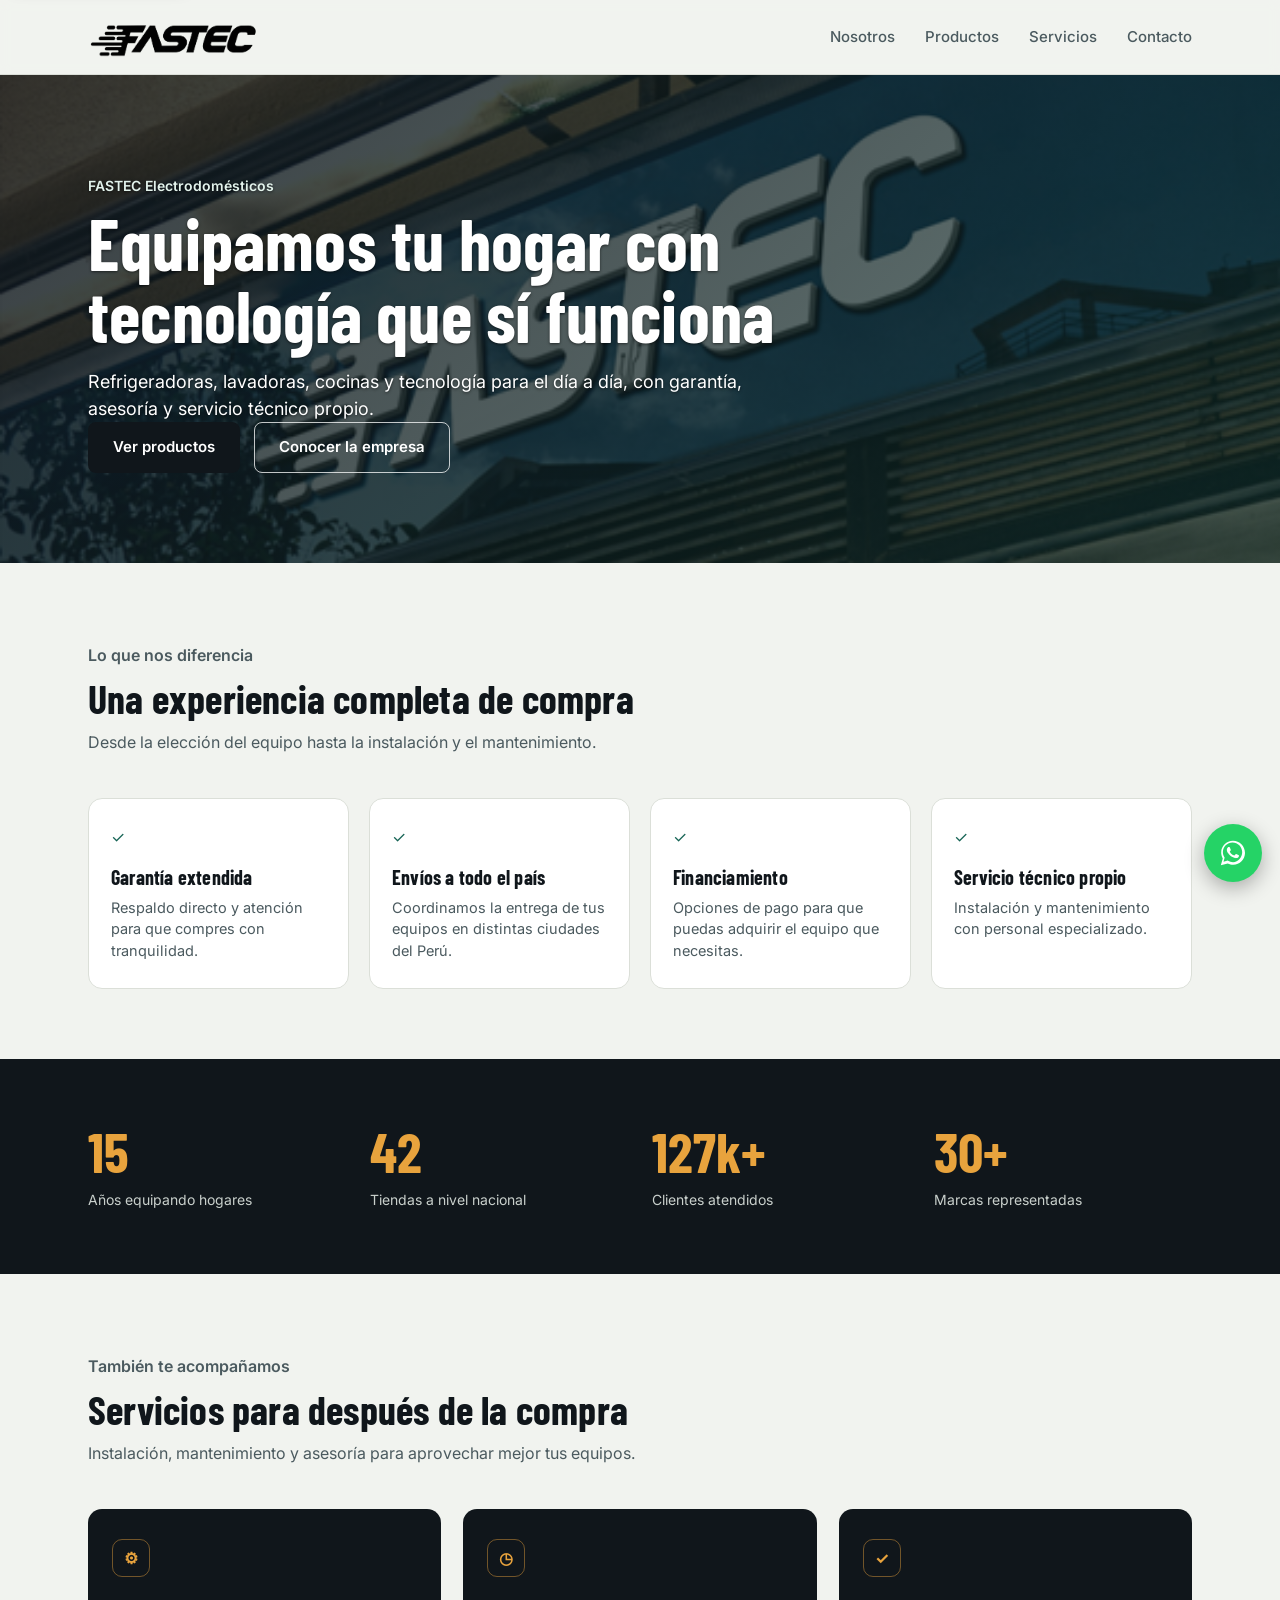
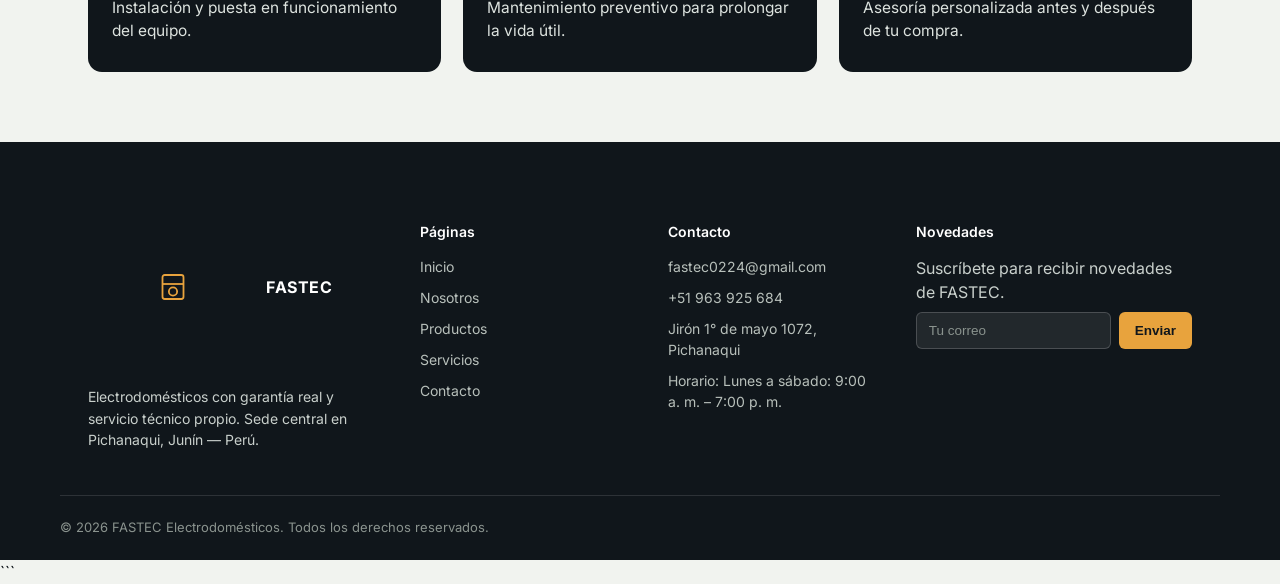
==== inicio.html @ 864820f7 "Add files via upload" ====
<!DOCTYPE html>
<html lang="es">
<head>
<meta charset="UTF-8">
<meta name="viewport" content="width=device-width, initial-scale=1.0">

<title>Inicio | FASTEC</title>
<meta name="description" content="FASTEC: electrodomésticos y tecnología con garantía real, asesoría y servicio técnico propio. Sede central en Pichanaqui, Junín — Perú.">
<meta name="theme-color" content="#156354">
<link rel="canonical" href="https://tudominio.com/inicio.html">
<link rel="icon" href="favicon.ico" sizes="any">
<link rel="icon" type="image/png" sizes="32x32" href="img/favicon-32.png">
<link rel="apple-touch-icon" href="img/apple-touch-icon.png">
<meta property="og:type" content="website">
<meta property="og:site_name" content="FASTEC">
<meta property="og:locale" content="es_PE">
<meta property="og:title" content="Inicio | FASTEC">
<meta property="og:description" content="FASTEC: electrodomésticos y tecnología con garantía real, asesoría y servicio técnico propio. Sede central en Pichanaqui, Junín — Perú.">
<meta property="og:url" content="https://tudominio.com/inicio.html">
<meta property="og:image" content="https://tudominio.com/img/og-image.jpg">
<meta property="og:image:width" content="1200">
<meta property="og:image:height" content="630">
<meta name="twitter:card" content="summary_large_image">
<meta name="twitter:title" content="Inicio | FASTEC">
<meta name="twitter:description" content="FASTEC: electrodomésticos y tecnología con garantía real, asesoría y servicio técnico propio. Sede central en Pichanaqui, Junín — Perú.">
<meta name="twitter:image" content="https://tudominio.com/img/og-image.jpg">
<script type="application/ld+json">{"@context": "https://schema.org", "@type": "ElectronicsStore", "name": "FASTEC", "url": "https://tudominio.com/", "image": "https://tudominio.com/img/og-image.jpg", "logo": "https://tudominio.com/img/logo.png", "telephone": "+51963925684", "email": "fastec0224@gmail.com", "address": {"@type": "PostalAddress", "streetAddress": "Jirón 1° de mayo 1072", "addressLocality": "Pichanaqui", "addressRegion": "Junín", "addressCountry": "PE"}, "geo": {"@type": "GeoCoordinates", "latitude": -10.927586, "longitude": -74.874028}}</script>

<link rel="stylesheet" href="styles.css">

<link rel="preconnect" href="https://fonts.googleapis.com">
<link rel="preconnect" href="https://fonts.gstatic.com" crossorigin>

<link href="https://fonts.googleapis.com/css2?family=Barlow+Condensed:wght@600;700&family=Inter:wght@400;500;600;700&family=Space+Mono:wght@400;700&display=swap" rel="stylesheet">

</head>

<body>

<!-- =========================
     CABECERA
========================= -->
<div id="sharedHeader"></div>


<!-- =========================
     CONTENIDO PRINCIPAL
========================= -->

<main>


<!-- =========================
     HERO
========================= -->

<section class="page-hero">

  <div class="wrap page-hero-inner">

    <p class="kicker">
      FASTEC Electrodomésticos
    </p>

    <h1>
      Equipamos tu hogar con tecnología que sí funciona
    </h1>

    <p>
      Refrigeradoras, lavadoras, cocinas y tecnología para el día a día,
      con garantía, asesoría y servicio técnico propio.
    </p>

    <div class="hero-actions">

      <a
        href="productos.html"
        class="btn btn-primary"
      >
        Ver productos
      </a>

      <a
        href="nosotros.html"
        class="btn btn-ghost"
      >
        Conocer la empresa
      </a>

    </div>

  </div>

</section>


<!-- =========================
     CARACTERÍSTICAS
========================= -->

<section class="features">

  <div class="wrap">

    <div class="section-head">

      <p class="kicker">
        Lo que nos diferencia
      </p>

      <h2>
        Una experiencia completa de compra
      </h2>

      <p>
        Desde la elección del equipo hasta la instalación y el mantenimiento.
      </p>

    </div>


    <div class="feature-grid">


      <article class="feature-card">

        <span class="feature-icon">
          ✓
        </span>

        <h3>
          Garantía extendida
        </h3>

        <p>
          Respaldo directo y atención para que compres con tranquilidad.
        </p>

      </article>


      <article class="feature-card">

        <span class="feature-icon">
          ✓
        </span>

        <h3>
          Envíos a todo el país
        </h3>

        <p>
          Coordinamos la entrega de tus equipos en distintas ciudades del Perú.
        </p>

      </article>


      <article class="feature-card">

        <span class="feature-icon">
          ✓
        </span>

        <h3>
          Financiamiento
        </h3>

        <p>
          Opciones de pago para que puedas adquirir el equipo que necesitas.
        </p>

      </article>


      <article class="feature-card">

        <span class="feature-icon">
          ✓
        </span>

        <h3>
          Servicio técnico propio
        </h3>

        <p>
          Instalación y mantenimiento con personal especializado.
        </p>

      </article>


    </div>

  </div>

</section>


<!-- =========================
     ESTADÍSTICAS
========================= -->

<section class="stats">

  <div class="wrap stats-grid">


    <div class="stat">

      <span
        class="stat-num"
        data-count="15"
      >
        0
      </span>

      <span class="stat-label">
        Años equipando hogares
      </span>

    </div>


    <div class="stat">

      <span
        class="stat-num"
        data-count="42"
      >
        0
      </span>

      <span class="stat-label">
        Tiendas a nivel nacional
      </span>

    </div>


    <div class="stat">

      <span
        class="stat-num"
        data-count="128"
        data-suffix="k+"
      >
        0
      </span>

      <span class="stat-label">
        Clientes atendidos
      </span>

    </div>


    <div class="stat">

      <span
        class="stat-num"
        data-count="30"
        data-suffix="+"
      >
        0
      </span>

      <span class="stat-label">
        Marcas representadas
      </span>

    </div>


  </div>

</section>


<!-- =========================
     PRODUCTOS DESTACADOS
========================= -->

<section class="featured-products">

  <div class="wrap">

    <div class="section-head">

      <p class="kicker">
        Selección FASTEC
      </p>

      <h2>
        Productos más destacados
      </h2>

      <p>
        Conoce algunos de los equipos que puedes encontrar en nuestro catálogo.
      </p>

    </div>


    <!--
      AQUÍ JAVASCRIPT CARGA
      LOS PRODUCTOS MARCADOS COMO DESTACADOS
      DESDE data.js
    -->

    <div
      id="featuredProducts"
      class="catalog-grid featured-grid"
    ></div>


    <div class="featured-actions">

      <a
        href="productos.html"
        class="btn btn-primary"
      >
        Ver todo el catálogo
      </a>

    </div>

  </div>

</section>


<!-- =========================
     SERVICIOS
========================= -->

<section class="service">

  <div class="wrap">

    <div class="section-head">

      <p class="kicker">
        También te acompañamos
      </p>

      <h2>
        Servicios para después de la compra
      </h2>

      <p>
        Instalación, mantenimiento y asesoría para aprovechar mejor tus equipos.
      </p>

    </div>


    <div class="service-grid">


      <figure class="service-card">

        <span class="service-icon">
          ⚙
        </span>

        <figcaption>
          Instalación y puesta en funcionamiento del equipo.
        </figcaption>

      </figure>


      <figure class="service-card">

        <span class="service-icon">
          ◷
        </span>

        <figcaption>
          Mantenimiento preventivo para prolongar la vida útil.
        </figcaption>

      </figure>


      <figure class="service-card">

        <span class="service-icon">
          ✓
        </span>

        <figcaption>
          Asesoría personalizada antes y después de tu compra.
        </figcaption>

      </figure>


    </div>

  </div>

</section>


</main>


<!-- =========================
     FOOTER
========================= -->

<footer class="site-footer">

  <div class="wrap footer-grid">


    <!-- INFORMACIÓN FASTEC -->

    <div class="footer-brand">

      <span class="brand">

        <span
          class="brand-mark"
          aria-hidden="true"
        >

          <svg viewBox="0 0 40 40" width="30" height="30">

            <rect
              x="6"
              y="4"
              width="28"
              height="32"
              rx="3"
              fill="none"
              stroke="currentColor"
              stroke-width="2.4"
            />

            <line
              x1="6"
              y1="16"
              x2="34"
              y2="16"
              stroke="currentColor"
              stroke-width="2.4"
            />

            <circle
              cx="20"
              cy="26"
              r="5.5"
              fill="none"
              stroke="currentColor"
              stroke-width="2.4"
            />

          </svg>

        </span>

        <span class="brand-name">
          FASTEC
        </span>

      </span>


      <p>
        Electrodomésticos con garantía real y servicio técnico propio.
        Sede central en Pichanaqui, Junín — Perú.
      </p>

    </div>


    <!-- PÁGINAS -->

    <div class="footer-col">

      <h4>
        Páginas
      </h4>

      <a href="index.html">
        Inicio
      </a>

      <a href="nosotros.html">
        Nosotros
      </a>

      <a href="productos.html">
        Productos
      </a>

      <a href="servicios.html">
        Servicios
      </a>

      <a href="contacto.html">
        Contacto
      </a>

    </div>


    <!-- CONTACTO -->

    <div class="footer-col">

      <h4>
        Contacto
      </h4>

      <a href="mailto:fastec0224@gmail.com">

        <span id="footerEmail">
          fastec0224@gmail.com
        </span>

      </a>

      <a href="tel:+51963925684">

        <span id="footerPhone">
          +51 963 925 684
        </span>

      </a>

      <span>
        Jirón 1° de mayo 1072, Pichanaqui
      </span>

    </div>


    <!-- NOVEDADES -->

    <div class="footer-col footer-news">

      <h4>
        Novedades
      </h4>

      <p>
        Suscríbete para recibir novedades de FASTEC.
      </p>


      <form
        class="news-form"
        onsubmit="return false;"
      >

        <input
          type="email"
          placeholder="Tu correo"
          aria-label="Correo electrónico"
          required
        >

        <button type="submit">
          Enviar
        </button>

      </form>

    </div>


  </div>


  <!-- =========================
       PIE INFERIOR
  ========================= -->

  <div class="wrap footer-bottom">

    <span>
      © 2026 FASTEC Electrodomésticos.
      Todos los derechos reservados.
    </span>

  </div>

</footer>


<!-- =========================
     JAVASCRIPT
========================= -->

<script src="data.js"></script>
<script src="store.js"></script>

<script src="catalog.js"></script>

<script src="footer-data.js"></script>

<script src="header.js"></script>
<script src="site.js"></script>
<script src="script.js"></script>


</body>
</html>
```
---- styles.css ----
/* ===== Tokens ===== */
:root{
  --bg: #F1F3EF;
  --panel: #FFFFFF;
  --ink: #10161B;
  --ink-soft: #4B5A5F;
  --line: #DBDFD8;
  --green: #1F8A70;
  --green-dark: #156354;
  --amber: #E8A33D;
  --amber-dark: #B97B1E;
  --grade-g: #C5473C;
  --grade-f: #D9713E;
  --grade-e: #E0983B;
  --grade-d: #E0B23B;
  --grade-c: #B7C23E;
  --grade-b: #6FB13E;
  --grade-a: #1F8A70;

  --font-display: "Barlow Condensed", sans-serif;
  --font-body: "Inter", sans-serif;
  --font-mono: "Space Mono", monospace;

  --radius-card: 14px;
}

*{box-sizing:border-box;}
html{scroll-behavior:smooth;}
body{
  margin:0;
  background:var(--bg);
  color:var(--ink);
  font-family:var(--font-body);
  line-height:1.5;
  -webkit-font-smoothing:antialiased;
}
a{color:inherit;text-decoration:none;}
img,svg{display:block;max-width:100%;}
ul{margin:0;padding:0;list-style:none;}
.wrap{
  max-width:1160px;
  margin:0 auto;
  padding:0 28px;
}

h1,h2,h3{
  font-family:var(--font-display);
  font-weight:700;
  letter-spacing:.2px;
  margin:0;
  color:var(--ink);
}
h2{font-size:clamp(28px,3.4vw,40px); line-height:1.08;}
h3{font-size:20px; line-height:1.2;}
p{margin:0;}

.kicker{
  font-size:14px;
  color:var(--green-dark);
  font-weight:600;
  margin:0 0 10px;
}

.btn{
  display:inline-flex;
  align-items:center;
  gap:8px;
  padding:13px 24px;
  border-radius:8px;
  font-weight:600;
  font-size:15px;
  border:1.5px solid transparent;
  transition:transform .15s ease, background .15s ease, color .15s ease, border-color .15s ease;
}
.btn-primary{
  background:var(--ink);
  color:#fff;
}
.btn-primary:hover{ background:var(--green-dark); }
.btn-ghost{
  border-color:var(--ink);
  color:var(--ink);
}
.btn-ghost:hover{ background:var(--ink); color:#fff; }

.link-arrow{
  display:inline-block;
  margin-top:18px;
  font-weight:600;
  color:var(--green-dark);
  border-bottom:1.5px solid var(--green-dark);
  padding-bottom:2px;
}

.section-head{
  max-width:560px;
  margin-bottom:44px;
}
.section-head p{
  margin-top:10px;
  color:var(--ink-soft);
  font-size:16px;
}

/* ===== Portada / Cover ===== */
.cover{
  min-height:100vh;
  display:flex;
  align-items:center;
  justify-content:center;
  text-align:center;
  position:relative;
  background:linear-gradient(135deg,rgba(16,22,27,.84),rgba(16,50,45,.62)),url('img/FTR.png') center/cover no-repeat;
  color:#fff;
  overflow:hidden;
}
.cover-inner{
  display:flex;
  flex-direction:column;
  align-items:center;
  padding-top:40px;
  padding-bottom:40px;
}
.cover-mark{
  color:var(--amber);
  display:flex;
  margin-bottom:18px;
}
.cover-name{
  font-family:var(--font-display);
  font-size:clamp(52px,9vw,110px);
  font-weight:700;
  line-height:1;
  letter-spacing:.5px;
  margin:0;
}
.cover-tagline{
  margin-top:14px;
  font-size:clamp(15px,1.8vw,19px);
  color:#D8E3DE;
  max-width:480px;
}
.cover-data{
  display:flex;
  flex-wrap:wrap;
  justify-content:center;
  gap:36px;
  margin-top:52px;
  padding-top:36px;
  border-top:1px solid rgba(255,255,255,.18);
  width:100%;
  max-width:680px;
}
.cover-data-item{ min-width:110px; }
.cover-data-num{
  display:block;
  font-family:var(--font-display);
  font-size:clamp(28px,3.4vw,36px);
  font-weight:700;
  color:var(--amber);
  line-height:1;
}
.cover-data-label{
  display:block;
  margin-top:8px;
  font-size:12.5px;
  color:#C9D0CC;
}
.cover-scroll{
  margin-top:56px;
  display:inline-flex;
  flex-direction:column;
  align-items:center;
  gap:8px;
  color:#fff;
  font-size:13px;
  font-weight:600;
}
.cover-scroll svg{ animation:cover-bounce 1.6s ease-in-out infinite; }
@keyframes cover-bounce{
  0%,100%{ transform:translateY(0); }
  50%{ transform:translateY(6px); }
}

/* ===== Header ===== */
.site-header{
  position:sticky;
  top:0;
  z-index:40;
  background:rgba(241,243,239,.92);
  backdrop-filter:blur(6px);
  border-bottom:1px solid var(--line);
}
.header-inner{
  display:flex;
  align-items:center;
  justify-content:space-between;
  height:74px;
}
.brand {
  display: flex;
  align-items: center;
  text-decoration: none;
}

.brand-mark {
  width: 170px;
  height: 170px;
  display: flex;
  align-items: center;
  justify-content: center;
  overflow: hidden;
  flex-shrink: 0;
}

.brand-mark img {
  width: 170px;
  height: 170px;
  max-width: 170px;
  max-height: 170px;
  object-fit: contain;
  display: block;
}
.main-nav{
  display:flex;
  align-items:center;
  gap:30px;
  font-size:15px;
  font-weight:500;
}
.main-nav a{ color:var(--ink-soft); }
.main-nav a:hover{ color:var(--ink); }
.nav-cta{
  background:var(--ink);
  color:#fff !important;
  padding:9px 18px;
  border-radius:7px;
}
.nav-cta:hover{ background:var(--green-dark) !important; }

.nav-toggle{
  display:none;
  flex-direction:column;
  gap:5px;
  background:none;
  border:0;
  cursor:pointer;
  padding:8px;
}
.nav-toggle span{
  width:22px; height:2px; background:var(--ink); display:block;
}

/* ===== Hero ===== */
.hero{ padding:76px 0 90px; }
.hero-grid{
  display:grid;
  grid-template-columns:1.1fr .9fr;
  gap:60px;
  align-items:center;
}
.hero h1{
  font-size:clamp(40px,5.6vw,64px);
  line-height:1.02;
  margin:0 0 22px;
}
.hero-underline{
  border-bottom:5px solid var(--amber);
}
.hero-lead{
  color:var(--ink-soft);
  font-size:18px;
  max-width:460px;
  margin-bottom:32px;
}
.hero-actions{ display:flex; gap:14px; flex-wrap:wrap; }

/* Energy label card */
.energy-card{
  background:var(--panel);
  border:1px solid var(--line);
  border-radius:4px;
  padding:22px 22px 24px;
  box-shadow:0 18px 40px -22px rgba(16,22,27,.35);
}
.energy-card-head{
  display:flex;
  justify-content:space-between;
  align-items:baseline;
  font-size:13px;
  font-weight:600;
  color:var(--ink-soft);
  margin-bottom:16px;
  border-bottom:1px solid var(--line);
  padding-bottom:12px;
}
.energy-card-code{
  font-family:var(--font-mono);
  font-size:11px;
  color:var(--ink-soft);
}
.energy-bars{ display:flex; flex-direction:column; gap:6px; }
.ebar{
  --w:40%;
  position:relative;
  height:30px;
  border-radius:0 15px 15px 0;
  width:var(--w);
  display:flex;
  align-items:center;
  padding:0 12px;
  color:#fff;
  font-family:var(--font-display);
  font-weight:700;
  font-size:15px;
}
.ebar:nth-child(1){background:var(--grade-g);}
.ebar:nth-child(2){background:var(--grade-f);}
.ebar:nth-child(3){background:var(--grade-e);}
.ebar:nth-child(4){background:var(--grade-d);}
.ebar:nth-child(5){background:var(--grade-c);}
.ebar:nth-child(6){background:var(--grade-b);}
.ebar-active{
  background:var(--grade-a) !important;
  box-shadow:0 0 0 2px var(--grade-a), 0 8px 18px -8px rgba(31,138,112,.7);
}
.energy-card-note{
  margin-top:16px;
  font-size:13px;
  color:var(--ink-soft);
}

/* ===== Features ===== */
.features{ padding:70px 0; }
.feature-grid{
  display:grid;
  grid-template-columns:repeat(4,1fr);
  gap:20px;
}
.feature-card{
  background:var(--panel);
  border:1px solid var(--line);
  border-radius:var(--radius-card);
  padding:26px 22px;
}
.feature-icon{
  display:inline-flex;
  color:var(--green-dark);
  margin-bottom:16px;
}
.feature-card h3{ margin-bottom:8px; }
.feature-card p{ color:var(--ink-soft); font-size:14.5px; }

/* ===== Stats ===== */
.stats{
  background:var(--ink);
  color:#fff;
  padding:64px 0;
}
.stats-grid{
  display:grid;
  grid-template-columns:repeat(4,1fr);
  gap:24px;
  text-align:left;
}
.stat-num{
  display:block;
  font-family:var(--font-display);
  font-size:clamp(38px,4.6vw,56px);
  font-weight:700;
  color:var(--amber);
  line-height:1;
}
.stat-label{
  display:block;
  margin-top:10px;
  font-size:14px;
  color:#C9D0CC;
}

/* ===== Presence ===== */
.presence{ padding:80px 0; }
.presence-panel{
  display:grid;
  grid-template-columns:.8fr 1.2fr;
  gap:50px;
  align-items:center;
  background:var(--panel);
  border:1px solid var(--line);
  border-radius:18px;
  padding:40px;
}
.presence-map{ color:var(--green-dark); max-width:180px; margin:0 auto; }
.dot{ fill:var(--amber); }
.dot-main{ fill:var(--green-dark); }
.presence-stats{
  display:flex;
  gap:34px;
  flex-wrap:wrap;
  margin-bottom:20px;
}
.presence-num{
  display:block;
  font-family:var(--font-display);
  font-size:30px;
  font-weight:700;
  color:var(--green-dark);
}
.presence-label{
  display:block;
  font-size:13.5px;
  color:var(--ink-soft);
  margin-top:4px;
}
.presence-destinations{
  color:var(--ink-soft);
  font-size:15px;
}

/* ===== Offers ===== */
.offers{ padding:70px 0 90px; }
.offer-grid{
  display:grid;
  grid-template-columns:repeat(3,1fr);
  gap:22px;
}
.offer-card{
  position:relative;
  background:var(--panel);
  border:1px solid var(--line);
  border-radius:4px 16px 16px 4px;
  padding:28px 24px 24px;
  overflow:visible;
}
.offer-card::before{
  content:"";
  position:absolute;
  left:-1px; top:26px;
  width:14px; height:14px;
  background:var(--bg);
  border:1px solid var(--line);
  border-radius:50%;
}
.offer-tag{
  display:inline-block;
  background:var(--amber);
  color:var(--ink);
  font-size:12.5px;
  font-weight:700;
  padding:4px 10px;
  border-radius:4px;
  margin-bottom:18px;
}
.offer-icon{ color:var(--green-dark); margin-bottom:14px; display:inline-flex;}
.offers-cta{ text-align:center; margin-top:40px; }

/* ===== Catálogo completo (modal) ===== */
.catalog-modal{
  position:fixed;
  inset:0;
  z-index:100;
  display:none;
}
.catalog-modal.is-open{ display:block; }
.catalog-overlay{
  position:absolute;
  inset:0;
  background:rgba(16,22,27,.55);
  backdrop-filter:blur(2px);
}
.catalog-panel{
  position:relative;
  margin:40px auto;
  width:min(1080px, 92vw);
  max-height:calc(100vh - 80px);
  background:var(--bg);
  border-radius:16px;
  border:1px solid var(--line);
  display:flex;
  flex-direction:column;
  overflow:hidden;
  box-shadow:0 24px 60px rgba(16,22,27,.35);
}
.catalog-panel-head{
  display:flex;
  align-items:center;
  justify-content:space-between;
  padding:22px 28px;
  border-bottom:1px solid var(--line);
  background:var(--panel);
}
.catalog-panel-head h2{
  font-family:var(--font-display);
  font-weight:700;
  font-size:26px;
  letter-spacing:.2px;
  margin:0;
}
.catalog-close{
  display:inline-flex;
  align-items:center;
  justify-content:center;
  width:36px; height:36px;
  border-radius:50%;
  border:1px solid var(--line);
  background:var(--bg);
  color:var(--ink);
  cursor:pointer;
  transition:background .15s ease, transform .15s ease;
}
.catalog-close:hover{ background:var(--line); }
.catalog-panel-body{
  overflow-y:auto;
  padding:28px 28px 40px;
}
.catalog-section{ margin-bottom:38px; }
.catalog-section:last-child{ margin-bottom:0; }
.catalog-section-title{
  font-family:var(--font-display);
  font-weight:700;
  font-size:20px;
  letter-spacing:.3px;
  margin:0 0 16px;
  padding-bottom:10px;
  border-bottom:2px solid var(--green-dark);
  display:inline-block;
}
.catalog-grid{
  display:grid;
  grid-template-columns:repeat(4, 1fr);
  gap:16px;
}
.catalog-card{
  background:var(--panel);
  border:1px solid var(--line);
  border-radius:10px;
  padding:16px 14px 14px;
  display:flex;
  flex-direction:column;
  align-items:flex-start;
  gap:4px;
}
.catalog-card .offer-tag{ margin-bottom:10px; }
.catalog-photo{
  width:100%;
  height:100px;
  border-radius:8px;
  background:linear-gradient(160deg, #EAF2EE, #DCE8E1);
  color:var(--green-dark);
  display:flex;
  align-items:center;
  justify-content:center;
  margin-bottom:10px;
}
.catalog-name{ font-weight:600; font-size:13.5px; line-height:1.35; }
.catalog-model{ font-family:var(--font-mono); color:var(--ink-soft); font-size:11.5px; }

@media (max-width: 880px){
  .catalog-grid{ grid-template-columns:repeat(2, 1fr); }
}
@media (max-width: 520px){
  .catalog-panel{ margin:0; width:100vw; max-height:100vh; border-radius:0; }
  .catalog-grid{ grid-template-columns:1fr; }
  .catalog-panel-head{ padding:18px 18px; }
  .catalog-panel-body{ padding:20px 18px 32px; }
}

/* ---- Product photo + hover tooltip ---- */
.product-card{ padding-bottom:24px; }
.product-photo{
  position:relative;
  height:170px;
  margin-top:4px;
  border-radius:10px;
  background:linear-gradient(160deg, #EAF2EE, #DCE8E1);
  display:flex;
  align-items:center;
  justify-content:center;
  color:var(--green-dark);
  cursor:pointer;
}
.product-tooltip{
  position:absolute;
  left:50%;
  bottom:calc(100% + 12px);
  transform:translateX(-50%) translateY(6px);
  min-width:190px;
  background:var(--ink);
  color:#fff;
  padding:10px 14px;
  border-radius:8px;
  font-size:12.5px;
  line-height:1.45;
  text-align:left;
  display:flex;
  flex-direction:column;
  gap:2px;
  opacity:0;
  pointer-events:none;
  transition:opacity .18s ease, transform .18s ease;
  z-index:5;
}
.product-tooltip::after{
  content:"";
  position:absolute;
  top:100%;
  left:50%;
  transform:translateX(-50%);
  border:6px solid transparent;
  border-top-color:var(--ink);
}
.tooltip-name{ font-weight:600; }
.tooltip-model{ font-family:var(--font-mono); color:#B8C0BB; font-size:11.5px; }
.product-photo:hover,
.product-photo:focus-visible{
  background:linear-gradient(160deg, #DCEAE3, #C9DCD1);
}
.product-photo:hover .product-tooltip,
.product-photo:focus-visible .product-tooltip{
  opacity:1;
  transform:translateX(-50%) translateY(0);
}

/* ===== Service ===== */
.service{ padding:70px 0; }
.service-grid{
  display:grid;
  grid-template-columns:repeat(3,1fr);
  gap:22px;
}
.service-card{
  margin:0;
  background:var(--ink);
  color:#fff;
  border-radius:var(--radius-card);
  padding:30px 24px;
}
.service-icon{ color:var(--amber); display:inline-flex; margin-bottom:20px; }
.service-card figcaption{ font-size:15.5px; line-height:1.45; color:#DDE3DF; }

/* ===== Testimonial ===== */
.testimonial{
  background:var(--green-dark);
  color:#fff;
  padding:80px 0;
}
.testimonial-inner{ max-width:700px; text-align:left; }
.testimonial-eyebrow{
  font-size:14px;
  font-weight:600;
  color:#CFE9DF;
  margin-bottom:18px;
}
.testimonial blockquote{
  margin:0;
  font-family:var(--font-display);
  font-size:clamp(22px,2.6vw,30px);
  line-height:1.3;
  font-weight:600;
}
.testimonial-name{
  margin-top:22px;
  font-size:14px;
  color:#CFE9DF;
}

/* ===== Location ===== */
.location{ padding:80px 0; }
.location-grid{
  display:grid;
  grid-template-columns:1fr .7fr;
  gap:50px;
  align-items:center;
}
.store-list{ margin:26px 0 30px; }
.store-list li{
  padding:14px 0;
  border-top:1px solid var(--line);
  font-size:15.5px;
  color:var(--ink-soft);
}
.store-list li:last-child{ border-bottom:1px solid var(--line); }
.store-list strong{ color:var(--ink); margin-right:6px; }
.location-visual{ color:var(--green-dark); max-width:220px; margin:0 auto; }


/* Mapa de Google ancho en Contacto */
.contact-map-wide{
  margin-top:48px;
}
.contact-map-heading{
  margin-bottom:18px;
}
.contact-map-frame{
  width:100%;
  height:390px;
  overflow:hidden;
  border:1px solid var(--line);
  border-radius:12px;
  background:#fff;
  box-shadow:0 10px 30px rgba(0,0,0,.08);
}
.contact-map-frame iframe{
  width:100%;
  height:100%;
  border:0;
  display:block;
}
.contact-map-link{
  margin-top:12px;
}

/* ===== Footer ===== */
.site-footer{
  background:var(--ink);
  color:#C9D0CC;
  padding:60px 0 0;
}
.footer-grid{
  display:grid;
  grid-template-columns:1.4fr 1fr 1fr 1.2fr;
  gap:36px;
  padding-bottom:44px;
  border-bottom:1px solid rgba(255,255,255,.12);
}
.footer-brand .brand-mark{ color:var(--amber); }
.footer-brand .brand-name{ color:#fff; }
.footer-brand p{
  margin-top:14px;
  font-size:14px;
  line-height:1.55;
  max-width:280px;
}
.footer-col h4{
  color:#fff;
  font-family:var(--font-body);
  font-size:14px;
  font-weight:600;
  margin-bottom:14px;
}
.footer-col a, .footer-col span{
  display:block;
  font-size:14px;
  margin-bottom:10px;
  color:#B8C0BB;
}
.footer-col a:hover{ color:#fff; }

.footer-map-frame{
  width:100%;
  max-width:360px;
  height:170px;
  overflow:hidden;
  border:1px solid rgba(255,255,255,.16);
  border-radius:10px;
  background:#fff;
}
.footer-map-frame iframe{
  width:100%;
  height:100%;
  border:0;
  display:block;
}
.map-link{
  display:inline-block !important;
  margin-top:9px;
  font-size:13px !important;
  color:rgba(255,255,255,.82) !important;
}
.map-link:hover{ color:#fff !important; }
.news-form{
  display:flex;
  gap:8px;
  margin-top:8px;
}
.news-form input{
  flex:1;
  background:rgba(255,255,255,.08);
  border:1px solid rgba(255,255,255,.18);
  border-radius:6px;
  padding:10px 12px;
  color:#fff;
  font-size:13.5px;
}
.news-form input::placeholder{ color:#8A938E; }
.news-form button{
  background:var(--amber);
  color:var(--ink);
  border:0;
  border-radius:6px;
  padding:0 16px;
  font-weight:700;
  font-size:13.5px;
  cursor:pointer;
}
.footer-bottom{
  padding:22px 0;
  font-size:13px;
  color:#8A938E;
}

/* ===== Motion ===== */
@media (prefers-reduced-motion: no-preference){
  .ebar{
    width:0;
    animation:grow-bar .9s ease forwards;
    animation-delay:.15s;
  }
  .ebar:nth-child(1){animation-delay:.05s;}
  .ebar:nth-child(2){animation-delay:.15s;}
  .ebar:nth-child(3){animation-delay:.25s;}
  .ebar:nth-child(4){animation-delay:.35s;}
  .ebar:nth-child(5){animation-delay:.45s;}
  .ebar:nth-child(6){animation-delay:.55s;}
  .ebar:nth-child(7){animation-delay:.65s;}
}
@keyframes grow-bar{
  to{ width:var(--w); }
}

/* ===== Focus ===== */
a:focus-visible, button:focus-visible, input:focus-visible{
  outline:2.5px solid var(--amber);
  outline-offset:2px;
}

/* ===== Responsive ===== */
@media (max-width:980px){
  .cover-data{ gap:26px; }
  .hero-grid{ grid-template-columns:1fr; }
  .hero-visual{ max-width:420px; }
  .feature-grid{ grid-template-columns:repeat(2,1fr); }
  .presence-panel{ grid-template-columns:1fr; }
  .presence-map{ display:none; }
  .service-grid{ grid-template-columns:1fr; }
  .offer-grid{ grid-template-columns:repeat(2,1fr); }
  .location-grid{ grid-template-columns:1fr; }
  .location-visual{ display:none; }
  .footer-grid{ grid-template-columns:1fr 1fr; }
}@media (max-width:680px){
  .contact-map-wide{ margin-top:38px; }
  .contact-map-frame{ height:300px; border-radius:10px; }
  .cover-data{ gap:20px 30px; }
  .cover-data-item{ min-width:80px; }
  .product-tooltip{ min-width:160px; font-size:12px; }
  .main-nav{
    position:absolute;
    top:74px; left:0; right:0;
    background:var(--bg);
    border-bottom:1px solid var(--line);
    flex-direction:column;
    align-items:flex-start;
    gap:0;
    padding:10px 28px 20px;
    display:none;
  }
  .main-nav.open{ display:flex; }
  .main-nav a{ padding:12px 0; width:100%; border-top:1px solid var(--line); }
  .main-nav a:first-child{ border-top:0; }
  .nav-cta{ margin-top:10px; text-align:center; }
  .nav-toggle{ display:flex; }
  .feature-grid{ grid-template-columns:1fr; }
  .offer-grid{ grid-template-columns:1fr; }
  .stats-grid{ grid-template-columns:1fr 1fr; }
  .footer-grid{ grid-template-columns:1fr; }
}

/* ===== Estructura de páginas separadas ===== */
.page-hero{
  padding:100px 0 90px;
  background:linear-gradient(135deg,rgba(16,22,27,.84),rgba(16,50,45,.62)),url('img/FTR.png') center/cover no-repeat;
  color:#fff;
}
.page-hero-small{padding:78px 0 72px;}
.page-hero h1{
  color:#fff;
  font-size:clamp(44px,6vw,72px);
  line-height:1;
  max-width:850px;
}
.page-hero p:not(.kicker){
  color:#D8E3DE;
  font-size:18px;
  max-width:700px;
  margin-top:18px;
}
.page-hero .kicker{color:#CFE9DF;}
.page-hero-inner{max-width:1160px;}
.info-section{padding:82px 0;}
.info-grid{
  display:grid;
  grid-template-columns:1.1fr .9fr;
  gap:50px;
  align-items:start;
}
.info-grid p:not(.kicker){color:var(--ink-soft);font-size:16px;margin-top:16px;max-width:700px;}
.info-card,.simple-card{
  background:var(--panel);
  border:1px solid var(--line);
  border-radius:var(--radius-card);
  padding:28px;
}
.check-list{margin-top:18px;}
.check-list li{
  padding:13px 0 13px 24px;
  border-top:1px solid var(--line);
  color:var(--ink-soft);
  position:relative;
}
.check-list li::before{
  content:"✓";
  position:absolute;
  left:0;
  color:var(--green-dark);
  font-weight:700;
}
.three-cols{
  display:grid;
  grid-template-columns:repeat(3,1fr);
  gap:22px;
}
.simple-card h3{margin-bottom:10px;}
.simple-card p{color:var(--ink-soft);}
.catalog-page{padding:82px 0 96px;}
.catalog-page-body{background:transparent;}
.catalog-page-body .catalog-section{margin-bottom:52px;}
.catalog-page-body .catalog-section-title{font-size:24px;}
.catalog-page-body .catalog-grid{grid-template-columns:repeat(4,1fr);}
.product-big{font-family:var(--font-display);font-size:52px;}
.main-nav a.active{color:var(--green-dark);font-weight:700;}
.contact-extra{padding-top:30px;}
.contact-extra .simple-card .link-arrow{margin-top:16px;}
@media(max-width:980px){
  .info-grid{grid-template-columns:1fr;}
  .three-cols{grid-template-columns:1fr;}
  .catalog-page-body .catalog-grid{grid-template-columns:repeat(2,1fr);}
}
@media(max-width:680px){
  .page-hero{padding:70px 0 60px;}
  .page-hero-small{padding:60px 0 52px;}
  .catalog-page-body .catalog-grid{grid-template-columns:1fr;}
}

/* ===== Productos destacados y catálogo administrable ===== */
.featured-products{padding:82px 0 90px;background:#fff;}
.featured-grid{grid-template-columns:repeat(3,1fr);}
.featured-actions{text-align:center;margin-top:34px;}
.live-product-card{position:relative;overflow:hidden;}
.live-photo{height:220px;background:#F4F6F2;display:flex;align-items:center;justify-content:center;overflow:hidden;}
.live-photo img{width:100%;height:100%;object-fit:cover;}
.product-placeholder{height:100%;width:100%;display:flex;flex-direction:column;align-items:center;justify-content:center;color:var(--green-dark);background:linear-gradient(145deg,#edf2ed,#f9faf8);}
.product-placeholder span{font-family:var(--font-display);font-size:32px;font-weight:700;letter-spacing:1px;}
.product-placeholder small{font-size:12px;margin-top:4px;color:var(--ink-soft);}
.product-badge{position:absolute;z-index:2;left:12px;top:12px;background:var(--amber);color:#10161B;padding:5px 9px;border-radius:6px;font-size:12px;font-weight:700;}
.product-prices{display:flex;align-items:center;gap:10px;margin-top:10px;}
.product-prices del{color:#7B8588;font-size:13px;}
.product-price{color:var(--green-dark);font-size:17px;}
.empty-state{color:var(--ink-soft);padding:25px 0;}
.catalog-page-body .catalog-grid{grid-template-columns:repeat(4,1fr);}

/* ===== Panel administrador ===== */
.admin-body{background:#EEF2EE;}
.admin-login{min-height:100vh;display:grid;place-items:center;padding:30px;background:linear-gradient(135deg,rgba(16,22,27,.84),rgba(16,50,45,.62)),url('img/FTR.png') center/cover no-repeat;}
.admin-login-card{width:min(470px,100%);background:#fff;padding:42px;border-radius:18px;box-shadow:0 20px 60px rgba(0,0,0,.25);}
.admin-login-card h1{font-size:48px;}
.admin-login-card>p:not(.kicker){color:var(--ink-soft);margin:10px 0 24px;}
.admin-login form{display:grid;gap:16px;}
.admin-login label,.admin-form label{display:grid;gap:7px;font-weight:600;font-size:14px;color:var(--ink);}
.admin-login input,.admin-form input,.admin-form textarea{width:100%;border:1px solid var(--line);border-radius:8px;padding:12px 13px;font:inherit;background:#fff;color:var(--ink);}
.login-error{color:#B23A2F;min-height:18px;}
.admin-top{background:#fff;border-bottom:1px solid var(--line);}
.admin-top-inner{display:flex;justify-content:space-between;align-items:center;padding-top:20px;padding-bottom:20px;}
.admin-top h1{font-size:34px;}
.admin-actions{display:flex;gap:10px;align-items:center;}
.admin-main{padding:35px 0 70px;}
.admin-tabs{display:flex;gap:6px;margin-bottom:25px;border-bottom:1px solid var(--line);}
.admin-tab{border:0;background:transparent;padding:13px 18px;font:600 14px var(--font-body);color:var(--ink-soft);cursor:pointer;border-bottom:3px solid transparent;}
.admin-tab.active{color:var(--green-dark);border-bottom-color:var(--green-dark);}
.admin-panel{display:none;}
.admin-panel.active{display:block;}
.admin-panel-head{display:flex;justify-content:space-between;align-items:flex-end;gap:25px;margin-bottom:25px;}
.admin-panel-head>div p:not(.kicker){color:var(--ink-soft);margin-top:8px;}
.admin-product-list{display:grid;gap:12px;}
.admin-product-row{background:#fff;border:1px solid var(--line);border-radius:12px;padding:14px;display:grid;grid-template-columns:90px 1fr auto;gap:18px;align-items:center;}
.admin-product-thumb{width:90px;height:75px;background:#EEF2EE;border-radius:8px;overflow:hidden;display:grid;place-items:center;color:var(--green-dark);font:700 12px var(--font-display);}
.admin-product-thumb img{width:100%;height:100%;object-fit:cover;}
.admin-product-info h3{font-size:21px;}
.admin-product-info p{color:var(--ink-soft);font-size:13px;margin-top:4px;}
.admin-product-tags{display:flex;gap:7px;flex-wrap:wrap;margin-top:8px;}
.admin-product-tags span{font-size:11px;background:#EDF4EF;color:var(--green-dark);padding:4px 7px;border-radius:5px;font-weight:600;}
.admin-row-actions{display:flex;gap:7px;}
.btn-danger{background:#fff;border:1.5px solid #C5473C;color:#A2352D;}
.btn-danger:hover{background:#C5473C;color:#fff;}
.admin-form{display:grid;grid-template-columns:1fr 1fr;gap:18px;background:#fff;border:1px solid var(--line);padding:25px;border-radius:14px;}
.admin-form .full{grid-column:1/-1;}
.company-form{max-width:850px;}
.check-field{display:flex !important;grid-template-columns:none !important;align-items:center;gap:9px !important;}
.check-field input{width:auto;}
.admin-note{max-width:900px;margin-top:24px;background:#FFF7E8;border:1px solid #E8C98C;padding:15px;border-radius:9px;color:#6B5324;font-size:14px;}
.backup-actions{display:flex;gap:10px;flex-wrap:wrap;}
.file-button{cursor:pointer;}
.admin-modal{position:fixed;inset:0;background:rgba(16,22,27,.62);z-index:100;display:grid;place-items:center;padding:25px;overflow:auto;}
.admin-modal-card{background:#fff;width:min(800px,100%);border-radius:16px;padding:25px;max-height:90vh;overflow:auto;}
.modal-head{display:flex;justify-content:space-between;align-items:center;margin-bottom:22px;}
.modal-close{font-size:30px;border:0;background:transparent;cursor:pointer;line-height:1;}
.modal-actions{display:flex;justify-content:flex-end;gap:10px;}
.admin-image-preview{min-height:20px;}
.admin-image-preview img{max-height:180px;width:auto;border-radius:9px;border:1px solid var(--line);}
[hidden]{display:none !important;}

@media(max-width:900px){
  .featured-grid,.catalog-page-body .catalog-grid{grid-template-columns:repeat(2,1fr);}
  .admin-product-row{grid-template-columns:70px 1fr;}
  .admin-row-actions{grid-column:2;}
}
@media(max-width:650px){
  .featured-grid,.catalog-page-body .catalog-grid{grid-template-columns:1fr;}
  .admin-top-inner,.admin-panel-head{align-items:flex-start;flex-direction:column;}
  .admin-actions{width:100%;}
  .admin-form{grid-template-columns:1fr;}
  .admin-form .full{grid-column:1;}
  .admin-product-row{grid-template-columns:1fr;}
  .admin-row-actions{grid-column:1;}
}

/* ===== REDISEÑO ADMIN FASTEC ===== */
:root{
  --admin-green:#176b4d;
  --admin-green-2:#0f513a;
  --admin-mint:#eaf6f0;
  --admin-gold:#d9a441;
  --admin-red:#b94a48;
  --admin-bg:#f4f7f5;
}
.admin-body{background:linear-gradient(180deg,#f7faf8 0%,#eef4f0 100%);color:#17231e;}
.admin-login{background:linear-gradient(135deg,rgba(16,22,27,.84),rgba(16,50,45,.62)),url('img/FTR.png') center/cover no-repeat;}
.admin-login-card{width:min(480px,100%);padding:44px;border:1px solid rgba(255,255,255,.5);border-radius:24px;box-shadow:0 30px 80px rgba(0,0,0,.28);}
.admin-login-card h1{font-size:52px;letter-spacing:-1px;color:#10271e;}
.admin-login input,.admin-form input,.admin-form textarea{border:1px solid #d6e2dc;border-radius:12px;background:#fbfdfc;transition:.2s ease;}
.admin-login input:focus,.admin-form input:focus,.admin-form textarea:focus{outline:none;border-color:#176b4d;box-shadow:0 0 0 4px rgba(23,107,77,.10);}
.admin-login .btn-primary,.admin-top .btn-primary,.admin-panel .btn-primary{background:var(--admin-green);border-color:var(--admin-green);box-shadow:0 8px 18px rgba(23,107,77,.16);}
.admin-login .btn-primary:hover,.admin-top .btn-primary:hover,.admin-panel .btn-primary:hover{background:var(--admin-green-2);transform:translateY(-1px);}
.admin-top{background:rgba(255,255,255,.94);backdrop-filter:blur(12px);border-bottom:1px solid #dce7e1;position:sticky;top:0;z-index:20;box-shadow:0 4px 18px rgba(24,52,40,.05);}
.admin-top h1{font-size:38px;letter-spacing:-.5px;color:var(--admin-green-2);}
.admin-main{padding:32px 0 70px;}
.admin-tabs{gap:4px;margin-bottom:28px;padding:5px;background:#e8efeb;border:1px solid #d8e4dd;border-radius:14px;width:max-content;}
.admin-tab{border:0!important;border-radius:10px;padding:11px 20px;color:#607068;background:transparent;}
.admin-tab.active{background:#fff;color:var(--admin-green-2);box-shadow:0 3px 10px rgba(30,67,52,.08);}
.admin-panel{animation:adminFade .22s ease;}
@keyframes adminFade{from{opacity:0;transform:translateY(4px)}to{opacity:1;transform:none}}
.admin-panel-head{margin-bottom:22px;align-items:center;}
.admin-panel-head h2{font-size:34px;letter-spacing:-.5px;color:#173c2c;}
.admin-head-actions{display:flex;align-items:center;gap:14px;flex-wrap:wrap;justify-content:flex-end;}
.product-summary{display:flex;gap:7px;flex-wrap:wrap;}
.summary-chip{background:#fff;border:1px solid #dbe6e0;border-radius:999px;padding:7px 11px;font-size:12px;color:#53655d;box-shadow:0 2px 7px rgba(28,58,46,.04);}
.summary-chip b{color:#173c2c;margin-right:3px;}
.summary-chip.summary-ok{background:#edf8f2;border-color:#cce7d8;color:#176b4d;}
.summary-chip.summary-off{background:#f5f5f4;color:#73736e;}
.admin-product-list{gap:14px;}
.admin-product-row{background:rgba(255,255,255,.96);border:1px solid #dce7e1;border-radius:17px;padding:15px;grid-template-columns:96px 1fr auto;gap:19px;box-shadow:0 5px 18px rgba(28,58,46,.055);transition:.2s ease;}
.admin-product-row:hover{transform:translateY(-1px);border-color:#c7d9cf;box-shadow:0 10px 26px rgba(28,58,46,.09);}
.admin-product-row.is-hidden{opacity:.72;background:#f7f8f7;}
.admin-product-thumb{width:96px;height:82px;border-radius:13px;background:linear-gradient(145deg,#eef5f1,#f8faf9);border:1px solid #e0e9e4;color:#176b4d;}
.admin-product-thumb img{object-fit:contain;padding:5px;}
.admin-product-info h3{font-size:20px;color:#173c2c;}
.admin-product-title-line{display:flex;align-items:center;gap:10px;flex-wrap:wrap;}
.visibility-badge{font-size:10px;letter-spacing:.7px;font-weight:800;padding:4px 8px;border-radius:999px;}
.visibility-badge.visible{background:#e7f6ee;color:#176b4d;}
.visibility-badge.hidden{background:#eeeeec;color:#74746e;}
.admin-product-tags span{border:1px solid #d8e8df;background:#f1f8f4;color:#176b4d;border-radius:999px;padding:5px 9px;}
.admin-row-actions{gap:8px;}
.btn-warn{background:#fff7e7!important;color:#9a6714!important;border:1px solid #ecd39b!important;}
.btn-warn:hover{background:#fff0ce!important;}
.btn-success{background:#e8f7ef!important;color:#176b4d!important;border:1px solid #bfe0ce!important;}
.btn-success:hover{background:#d9f0e4!important;}
.admin-form{border:1px solid #dce7e1;border-radius:18px;box-shadow:0 6px 20px rgba(28,58,46,.05);}
.admin-note{border-radius:12px;border-color:#e6d19d;background:#fffaf0;}
.admin-modal{backdrop-filter:blur(4px);background:rgba(9,24,18,.62);}
.admin-modal-card{border-radius:22px;box-shadow:0 30px 80px rgba(0,0,0,.25);}
@media(max-width:800px){
  .admin-head-actions{width:100%;justify-content:flex-start;}
  .product-summary{order:2;}
  .admin-product-row{grid-template-columns:78px 1fr;}
  .admin-product-thumb{width:78px;height:72px;}
  .admin-row-actions{grid-column:2;}
}
@media(max-width:560px){
  .admin-login-card{padding:30px 22px;border-radius:18px;}
  .admin-login-card h1{font-size:42px;}
  .admin-tabs{width:100%;overflow:auto;}
  .admin-tab{white-space:nowrap;padding:10px 13px;}
  .admin-product-row{grid-template-columns:1fr;}
  .admin-product-thumb{width:100%;height:150px;}
  .admin-row-actions{grid-column:1;width:100%;}
  .admin-row-actions .btn{flex:1;}
}

/* ===== Producto con imagen online ===== */
.catalog-photo{background:linear-gradient(145deg,#f7f9f7,#edf2ee);border:1px solid #e2e8e2;min-height:250px;display:flex;align-items:center;justify-content:center;overflow:hidden;}
.catalog-photo img{width:100%;height:250px;object-fit:cover;transition:transform .35s ease;}
.catalog-card:hover .catalog-photo img{transform:scale(1.035);}
.admin-product-thumb{background:#f4f7f4;}
.admin-product-thumb img{width:100%;height:100%;object-fit:cover;}
@media(max-width:700px){.catalog-photo,.catalog-photo img{height:220px;min-height:220px;}}


/* ===== Categorías de productos y servicios ===== */
.category-filters{
  display:flex;
  flex-wrap:wrap;
  gap:10px;
  margin:0 0 34px;
  padding:0 0 2px;
}
.category-filter{
  appearance:none;
  border:1px solid var(--line);
  background:var(--panel);
  color:var(--ink-soft);
  border-radius:999px;
  padding:10px 17px;
  font:600 13px var(--font-body);
  cursor:pointer;
  transition:all .18s ease;
}
.category-filter:hover{
  border-color:var(--green-dark);
  color:var(--green-dark);
}
.category-filter.active{
  background:var(--green-dark);
  color:#fff;
  border-color:var(--green-dark);
}
.catalog-section-heading{
  display:flex;
  align-items:center;
  justify-content:space-between;
  gap:18px;
  margin-bottom:16px;
}
.catalog-section-title{
  margin:0;
}
.catalog-count{
  color:var(--ink-soft);
  font-size:12px;
  font-weight:600;
  white-space:nowrap;
}
.catalog-section{
  margin-bottom:44px;
}
.catalog-section:last-child,
.service-category:last-child{
  margin-bottom:0;
}
.service-category{
  margin-bottom:48px;
}
.service-category .catalog-section-title{
  font-size:26px;
  padding-bottom:10px;
  border-bottom:2px solid var(--green-dark);
  display:inline-block;
}
.service-category .service-grid{
  grid-template-columns:repeat(3,1fr);
}
.service-card h3{
  color:#fff;
  margin-bottom:9px;
}
.service-card p{
  color:#DDE3DF;
  font-size:15px;
  line-height:1.5;
}
.service-icon{
  width:38px;
  height:38px;
  border:1px solid rgba(232,163,61,.45);
  border-radius:10px;
  align-items:center;
  justify-content:center;
  font-weight:700;
}
.admin-category{
  display:inline-block;
  margin-top:5px;
  color:var(--green-dark);
  font-size:12px;
  font-weight:700;
}
.admin-service-row{
  display:grid;
  grid-template-columns:1fr auto;
  gap:20px;
  align-items:center;
  background:var(--panel);
  border:1px solid var(--line);
  border-radius:12px;
  padding:18px;
  margin-bottom:12px;
}
.admin-service-info h3{margin-bottom:5px;}
.admin-service-info p{color:var(--ink-soft);font-size:14px;}
.is-hidden{opacity:.58;}
@media (max-width:880px){
  .service-category .service-grid{grid-template-columns:repeat(2,1fr);}
}
@media (max-width:620px){
  .catalog-section-heading{align-items:flex-start;flex-direction:column;gap:6px;}
  .service-category .service-grid{grid-template-columns:1fr;}
  .category-filters{overflow-x:auto;flex-wrap:nowrap;padding-bottom:8px;}
  .category-filter{white-space:nowrap;}
  .admin-service-row{grid-template-columns:1fr;}
}

/* ===== Compra por WhatsApp al hacer clic en un producto ===== */
.live-product-card{
  cursor:pointer;
  transition:transform .2s ease, box-shadow .2s ease, border-color .2s ease;
}
.live-product-card:hover,
.live-product-card:focus-visible{
  transform:translateY(-4px);
  box-shadow:0 12px 28px rgba(0,0,0,.10);
  border-color:var(--green-dark);
  outline:none;
}


/* ===== Encabezado compartido ===== */
.brand-name{display:inline-block;font-weight:700;letter-spacing:.5px;margin-left:8px;}
.main-nav a.active{color:var(--ink);font-weight:700;}
@media (max-width: 768px){
  .header-inner{height:68px;}
  .brand-mark,.brand-mark img{width:38px;height:38px;max-width:38px;max-height:38px;}
  .brand-name{font-size:16px;}
  .nav-toggle{display:flex;}
  .main-nav{
    position:absolute;left:16px;right:16px;top:calc(100% + 8px);
    display:none;flex-direction:column;align-items:stretch;gap:0;
    background:var(--panel);border:1px solid var(--line);
    border-radius:8px;padding:8px;box-shadow:0 15px 35px rgba(0,0,0,.12);
  }
  .main-nav.open{display:flex;}
  .main-nav a{padding:12px 14px;border-radius:6px;}
  .main-nav a:hover,.main-nav a.active{background:rgba(64,85,72,.08);}
}


/* Inventario: stock */
.product-stock{display:block;margin-top:8px;font-size:.82rem;font-weight:600;opacity:.8;}
.product-placeholder{display:flex;flex-direction:column;align-items:center;justify-content:center;min-height:180px;gap:6px;}
.product-placeholder span{font-weight:700;letter-spacing:.08em;}
.product-placeholder small{opacity:.65;}

/* ===== Precio y etiqueta de oferta en tarjetas de producto ===== */
.catalog-card{position:relative}
.product-price{display:block;margin-top:6px;font-weight:700;font-size:17px;color:var(--green-dark,#0f513a)}
.product-price-ask{font-size:13px;font-weight:600;color:var(--ink-soft,#5b6b64)}
.product-old{font-size:13px;font-weight:500;color:#8a948f;margin-left:4px}
.product-badge{position:absolute;top:10px;left:10px;z-index:2;background:#c0392b;color:#fff;font-size:12px;font-weight:700;padding:4px 9px;border-radius:999px}

/* ===== Catálogo ordenado ===== */
.cat-hero{background:linear-gradient(135deg,rgba(16,22,27,.84),rgba(16,50,45,.62)),url('img/FTR.png') center/cover no-repeat;color:#fff;padding:72px 0 64px}
.cat-hero h1{color:#fff;font-family:var(--font-display);font-size:clamp(34px,5vw,48px);line-height:1.05;margin:0 0 10px}
.cat-hero p{margin:0;max-width:660px;color:#d6e9e2;font-size:16px;line-height:1.5}
.cat2-page{padding:0 0 80px}
.cat2-bar{position:sticky;top:73px;z-index:30;background:rgba(241,243,239,.97);backdrop-filter:blur(6px);border-bottom:1px solid var(--line);padding:14px 0 12px}
.cat2-tools{display:grid;grid-template-columns:1fr 220px;gap:10px;margin-bottom:12px}
.cat2-tools input,.cat2-tools select{width:100%;border:1px solid var(--line);background:#fff;border-radius:10px;padding:12px 14px;font:inherit;font-size:14px;color:var(--ink)}
.cat2-tools input:focus,.cat2-tools select:focus{outline:2px solid var(--green);border-color:var(--green)}
.cat2-chips{display:flex;gap:8px;overflow-x:auto;padding-bottom:4px;scrollbar-width:thin}
.cat2-chip{flex:0 0 auto;border:1px solid var(--line);background:#fff;color:var(--ink-soft);border-radius:999px;padding:8px 14px;font:600 12.5px var(--font-body);cursor:pointer;white-space:nowrap}
.cat2-chip b{margin-left:4px;font-weight:700;color:var(--green-dark)}
.cat2-chip:hover{border-color:var(--green)}
.cat2-chip.active{background:var(--green-dark);border-color:var(--green-dark);color:#fff}.cat2-chip.active b{color:#fff}
.cat2-body{padding-top:26px}
.cat2-info{font-size:14px;color:var(--ink-soft);margin-bottom:22px;display:flex;gap:12px;align-items:center;flex-wrap:wrap}
.cat2-back,.cat2-more{border:1px solid var(--green-dark);background:#fff;color:var(--green-dark);border-radius:8px;padding:7px 14px;font:600 13px var(--font-body);cursor:pointer}
.cat2-back:hover,.cat2-more:hover{background:var(--green-dark);color:#fff}
.cat2-sec{margin-bottom:46px}
.cat2-sec-head{display:flex;align-items:baseline;gap:12px;flex-wrap:wrap;border-bottom:2px solid var(--ink);padding-bottom:10px;margin-bottom:18px}
.cat2-sec-head h2{font-family:var(--font-display);font-size:26px;margin:0;letter-spacing:.01em}
.cat2-sec-head span{color:var(--ink-soft);font-size:13px}
.cat2-sec-head .cat2-more{margin-left:auto;align-self:center}
.cat2-loadmore{text-align:center;margin-top:28px}
.cat2-empty{text-align:center;padding:60px 20px;color:var(--ink-soft)}
.cat2 .catalog-grid{grid-template-columns:repeat(4,1fr);gap:18px}
.cat2 .catalog-card{padding:0 0 16px;gap:0;overflow:hidden;border-radius:14px;cursor:pointer;transition:box-shadow .2s,transform .2s,border-color .2s;height:100%}
.cat2 .catalog-card:hover{box-shadow:0 12px 30px rgba(16,22,27,.12);transform:translateY(-2px);border-color:var(--green)}
.cat2 .catalog-photo{height:180px!important;min-height:0!important;margin:0;border:0;border-radius:0}
.cat2 .catalog-photo img{height:100%!important}
.cat2 .catalog-card>:not(.catalog-photo):not(.product-badge){margin-left:16px;margin-right:16px;max-width:calc(100% - 32px)}
.cat2 .catalog-name{margin-top:14px;font-size:14px;display:-webkit-box;-webkit-line-clamp:2;-webkit-box-orient:vertical;overflow:hidden;min-height:2.7em}
.cat2 .catalog-model{margin-top:4px;overflow:hidden;text-overflow:ellipsis;white-space:nowrap}
.cat2 .product-price{margin-top:10px}
.cat2 .product-stock{margin-top:4px;font-size:12px;color:var(--ink-soft)}
.product-cta{margin-top:auto;padding-top:12px;font-size:13px;font-weight:600;color:var(--green-dark)}
.cat2 .product-placeholder span{font-size:24px;color:#a9bfb4}
.cat2 .product-placeholder small{display:none}
@media(max-width:1000px){.cat2 .catalog-grid{grid-template-columns:repeat(3,1fr)}}
@media(max-width:720px){
  .cat2-bar{position:static}
  .cat2-tools{grid-template-columns:1fr}
  .cat2 .catalog-grid{grid-template-columns:repeat(2,1fr);gap:12px}
  .cat2 .catalog-photo{height:130px!important}
  .cat2 .catalog-card>:not(.catalog-photo):not(.product-badge){margin-left:12px;margin-right:12px;max-width:calc(100% - 24px)}
  .cat2 .catalog-name{font-size:13px}.cat2-sec-head h2{font-size:22px}
}

/* Botón secundario legible sobre la foto de fondo */
.page-hero .btn-ghost,.cover .btn-ghost{color:#fff;border-color:rgba(255,255,255,.75);}
.page-hero .btn-ghost:hover,.cover .btn-ghost:hover{background:#fff;color:var(--ink);}


/* ===== Accesibilidad: texto legible sobre la foto, foco visible, saltar al contenido ===== */
.page-hero h1,.page-hero p,.page-hero .kicker,.cat-hero h1,.cat-hero p{text-shadow:0 1px 3px rgba(0,0,0,.55);}
.page-hero p:not(.kicker),.cat-hero p{color:#fff;}
.page-hero .kicker{color:#E3F3EC;}
:focus-visible{outline:3px solid #E8A33D;outline-offset:2px;}
.skip-link{position:absolute;left:12px;top:-60px;z-index:10000;background:#fff;color:#10161B;padding:10px 16px;border-radius:8px;font-weight:700;text-decoration:none;box-shadow:0 4px 16px rgba(0,0,0,.25);}
.skip-link:focus{top:12px;}

/* ===== Estado de stock ===== */
.product-stock{display:inline-flex;align-items:center;gap:6px;opacity:1;}
.product-stock::before{content:"";width:8px;height:8px;border-radius:50%;background:currentColor;}
.product-stock.stock-in{color:#0f6b3f;}
.product-stock.stock-low{color:#9a5b00;}
.product-stock.stock-out{color:#a3262a;}
.cat2 .product-stock.stock-in{color:#0f6b3f;}.cat2 .product-stock.stock-low{color:#9a5b00;}.cat2 .product-stock.stock-out{color:#a3262a;}

/* ===== Botón flotante de WhatsApp ===== */
.wa-float{position:fixed;right:18px;bottom:18px;z-index:900;width:58px;height:58px;border-radius:50%;background:#25D366;display:grid;place-items:center;box-shadow:0 6px 20px rgba(0,0,0,.3);transition:transform .15s ease,box-shadow .15s ease;}
.wa-float:hover{transform:scale(1.07);box-shadow:0 8px 26px rgba(0,0,0,.38);}
@media (prefers-reduced-motion:reduce){.wa-float{transition:none}.wa-float:hover{transform:none}}

/* ===== Redes sociales y horario ===== */
.social-links{display:flex;gap:10px;margin-top:12px;}
.social-links a{width:38px;height:38px;border-radius:50%;display:grid;place-items:center;border:1px solid currentColor;color:inherit;opacity:.85;transition:opacity .15s,background .15s;}
.social-links a:hover{opacity:1;background:rgba(255,255,255,.12);}
.footer-hours{display:block;margin-top:6px;}
.contact-social .kicker{margin:22px 0 0;}
.contact-social .social-links a{color:var(--green-dark);}
.contact-social .social-links a:hover{background:rgba(21,99,84,.1);}

/* ===== Formulario de contacto ===== */
.contact-form-grid{display:grid;grid-template-columns:minmax(0,.8fr) minmax(0,1.2fr);gap:48px;align-items:start;}
.cf-lead{color:var(--ink-soft);max-width:420px;}
.contact-form{background:#fff;border:1px solid var(--line);border-radius:16px;padding:28px;display:grid;gap:16px;}
.contact-form label{display:grid;gap:6px;font-size:14px;font-weight:600;color:var(--ink);}
.contact-form input,.contact-form select,.contact-form textarea{width:100%;border:1px solid var(--line);background:#fff;border-radius:10px;padding:12px 14px;font:inherit;font-weight:400;font-size:15px;color:var(--ink);}
.contact-form textarea{resize:vertical;min-height:120px;}
.contact-form input:focus,.contact-form select:focus,.contact-form textarea:focus{outline:2px solid var(--green-dark);border-color:var(--green-dark);}
.cf-row{display:grid;grid-template-columns:1fr 1fr;gap:16px;}
.cf-actions{display:flex;gap:12px;flex-wrap:wrap;}
.cf-note{margin:0;font-size:13px;color:var(--ink-soft);}
@media (max-width:880px){.contact-form-grid{grid-template-columns:1fr;gap:28px;}}
@media (max-width:560px){.cf-row{grid-template-columns:1fr;}.contact-form{padding:20px;}}

/* Enlace del mapa legible sobre fondo claro */
.contact-map-link.map-link{color:var(--green-dark) !important;font-weight:600;text-decoration:underline;margin-bottom:56px;}
.contact-map-link.map-link:hover{color:var(--ink) !important;}
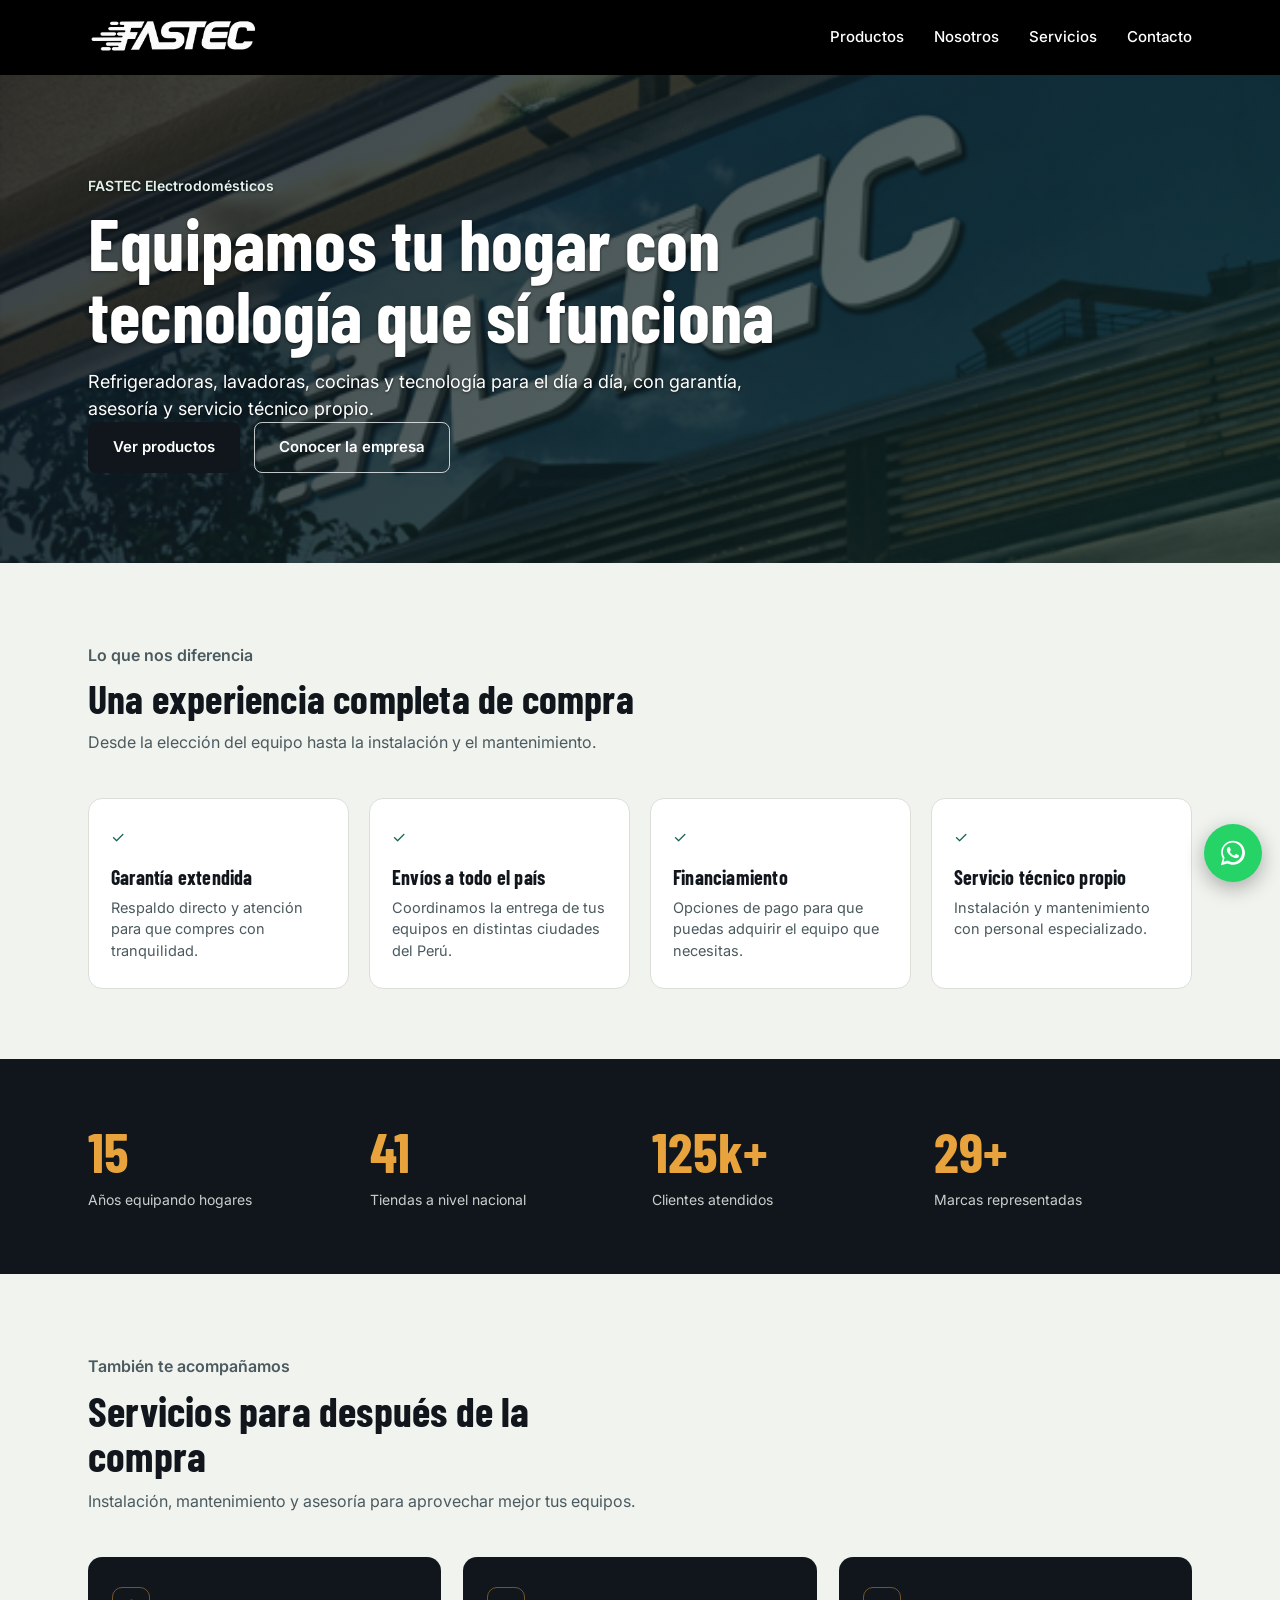
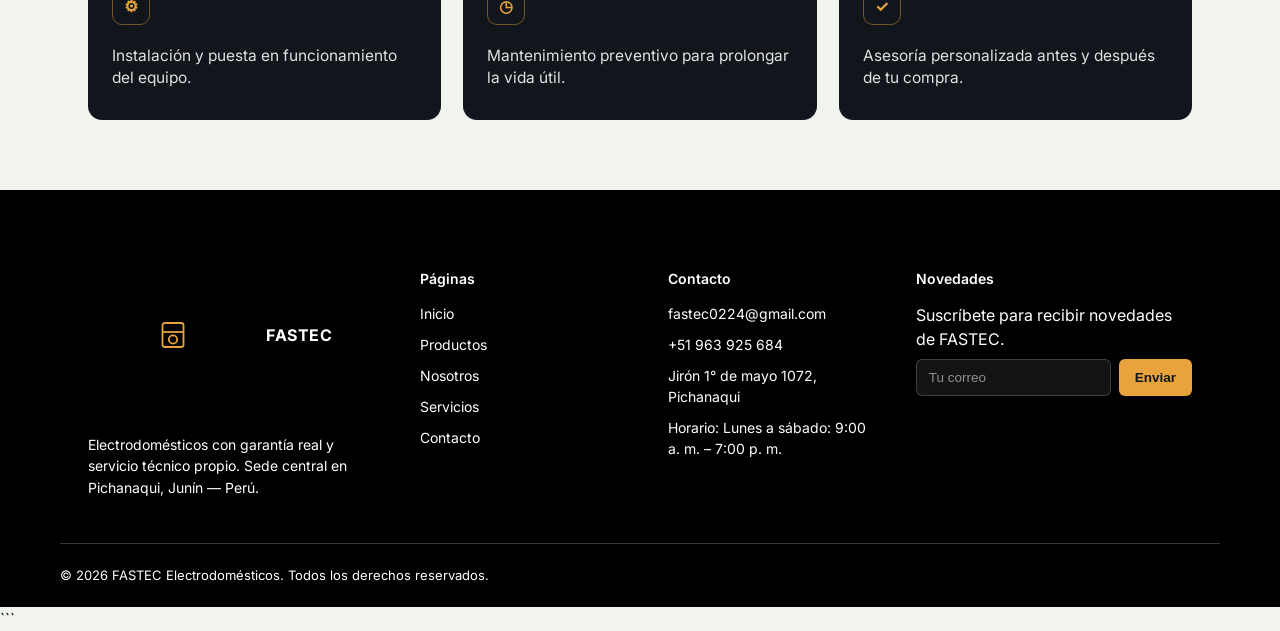
==== commit 7dd31e76: "Add files via upload" ====
--- a/inicio.html
+++ b/inicio.html
@@ -24,7 +24,7 @@
 <meta name="twitter:title" content="Inicio | FASTEC">
 <meta name="twitter:description" content="FASTEC: electrodomésticos y tecnología con garantía real, asesoría y servicio técnico propio. Sede central en Pichanaqui, Junín — Perú.">
 <meta name="twitter:image" content="https://tudominio.com/img/og-image.jpg">
-<script type="application/ld+json">{"@context": "https://schema.org", "@type": "ElectronicsStore", "name": "FASTEC", "url": "https://tudominio.com/", "image": "https://tudominio.com/img/og-image.jpg", "logo": "https://tudominio.com/img/logo.png", "telephone": "+51963925684", "email": "fastec0224@gmail.com", "address": {"@type": "PostalAddress", "streetAddress": "Jirón 1° de mayo 1072", "addressLocality": "Pichanaqui", "addressRegion": "Junín", "addressCountry": "PE"}, "geo": {"@type": "GeoCoordinates", "latitude": -10.927586, "longitude": -74.874028}}</script>
+<script type="application/ld+json">{"@context": "https://schema.org", "@type": "ElectronicsStore", "name": "FASTEC", "url": "https://tudominio.com/", "image": "https://tudominio.com/img/og-image.jpg", " m ": "https://tudominio.com/img/logo.png", "telephone": "+51963925684", "email": "fastec0224@gmail.com", "address": {"@type": "PostalAddress", "streetAddress": "Jirón 1° de mayo 1072", "addressLocality": "Pichanaqui", "addressRegion": "Junín", "addressCountry": "PE"}, "geo": {"@type": "GeoCoordinates", "latitude": -10.927586, "longitude": -74.874028}}</script>
 
 <link rel="stylesheet" href="styles.css">
 
@@ -489,13 +489,14 @@
         Inicio
       </a>
 
+      <a href="productos.html">
+        Productos
+      </a>
+
       <a href="nosotros.html">
         Nosotros
       </a>
 
-      <a href="productos.html">
-        Productos
-      </a>
 
       <a href="servicios.html">
         Servicios
--- a/styles.css
+++ b/styles.css
@@ -1,21 +1,36 @@
-/* ===== Tokens ===== */
+/* ==========================================================================
+   FASTEC - Hoja de estilos del sitio público
+   --------------------------------------------------------------------------
+   ÍNDICE
+    1. Variables (colores, tipografías)
+    2. Base (reset, tipografía, enlaces, imágenes)
+    3. Componentes generales (contenedor, botones, títulos de sección, accesibilidad)
+    4. Encabezado y menú
+    5. Portadas de página (page-hero) y variantes por página
+    6. Página Nosotros (info, tarjetas, estadísticas)
+    7. Catálogo de productos (portada, filtros, tarjetas)
+    8. Página Servicios (lista, pasos, llamada a la acción)
+    9. Página Contacto (tarjetas, ubicación y mapa)
+   10. Pie de página, redes y botón flotante de WhatsApp
+   11. Inicio antiguo (inicio.html - ya no se enlaza desde ningún lado)
+
+   NOTA: el panel de administración tiene su propio archivo (admin.css).
+   Los colores se cambian en la sección 1; casi todo lo demás los usa desde ahí.
+   ========================================================================== */
+
+
+/* ==========================================================================
+   1. VARIABLES
+   ========================================================================== */
 :root{
-  --bg: #F1F3EF;
-  --panel: #FFFFFF;
-  --ink: #10161B;
-  --ink-soft: #4B5A5F;
-  --line: #DBDFD8;
+  --bg: #F1F3EF;          /* fondo general de la página */
+  --panel: #FFFFFF;       /* fondo de tarjetas */
+  --ink: #10161B;         /* texto principal y fondos oscuros */
+  --ink-soft: #4B5A5F;    /* texto secundario */
+  --line: #DBDFD8;        /* bordes y separadores */
   --green: #1F8A70;
-  --green-dark: #156354;
-  --amber: #E8A33D;
-  --amber-dark: #B97B1E;
-  --grade-g: #C5473C;
-  --grade-f: #D9713E;
-  --grade-e: #E0983B;
-  --grade-d: #E0B23B;
-  --grade-c: #B7C23E;
-  --grade-b: #6FB13E;
-  --grade-a: #1F8A70;
+  --green-dark: #156354;  /* color de marca */
+  --amber: #E8A33D;       /* acento dorado */
 
   --font-display: "Barlow Condensed", sans-serif;
   --font-body: "Inter", sans-serif;
@@ -24,6 +39,10 @@
   --radius-card: 14px;
 }
 
+
+/* ==========================================================================
+   2. BASE
+   ========================================================================== */
 *{box-sizing:border-box;}
 html{scroll-behavior:smooth;}
 body{
@@ -35,24 +54,30 @@
   -webkit-font-smoothing:antialiased;
 }
 a{color:inherit;text-decoration:none;}
-img,svg{display:block;max-width:100%;}
+img, svg{display:block;max-width:100%;}
 ul{margin:0;padding:0;list-style:none;}
+p{margin:0;}
+[hidden]{display:none !important;}
+
+h1, h2, h3{
+  font-family:var(--font-display);
+  font-weight:700;
+  letter-spacing:.2px;
+  margin:0;
+  color:var(--ink);
+}
+h2{font-size:clamp(28px,3.4vw,40px); line-height:1.08;}
+h3{font-size:20px; line-height:1.2;}
+
+
+/* ==========================================================================
+   3. COMPONENTES GENERALES
+   ========================================================================== */
 .wrap{
   max-width:1160px;
   margin:0 auto;
   padding:0 28px;
 }
-
-h1,h2,h3{
-  font-family:var(--font-display);
-  font-weight:700;
-  letter-spacing:.2px;
-  margin:0;
-  color:var(--ink);
-}
-h2{font-size:clamp(28px,3.4vw,40px); line-height:1.08;}
-h3{font-size:20px; line-height:1.2;}
-p{margin:0;}
 
 .kicker{
   font-size:14px;
@@ -61,6 +86,7 @@
   margin:0 0 10px;
 }
 
+/* ---- Botones ---- */
 .btn{
   display:inline-flex;
   align-items:center;
@@ -76,22 +102,17 @@
   background:var(--ink);
   color:#fff;
 }
-.btn-primary:hover{ background:var(--green-dark); }
+.btn-primary:hover{background:var(--green-dark);}
 .btn-ghost{
   border-color:var(--ink);
   color:var(--ink);
 }
-.btn-ghost:hover{ background:var(--ink); color:#fff; }
-
-.link-arrow{
-  display:inline-block;
-  margin-top:18px;
-  font-weight:600;
-  color:var(--green-dark);
-  border-bottom:1.5px solid var(--green-dark);
-  padding-bottom:2px;
-}
-
+.btn-ghost:hover{
+  background:var(--ink);
+  color:#fff;
+}
+
+/* ---- Encabezado de sección (kicker + título + texto) ---- */
 .section-head{
   max-width:560px;
   margin-bottom:44px;
@@ -102,94 +123,36 @@
   font-size:16px;
 }
 
-/* ===== Portada / Cover ===== */
-.cover{
-  min-height:100vh;
-  display:flex;
-  align-items:center;
-  justify-content:center;
-  text-align:center;
-  position:relative;
-  background:linear-gradient(135deg,rgba(16,22,27,.84),rgba(16,50,45,.62)),url('img/FTR.png') center/cover no-repeat;
-  color:#fff;
-  overflow:hidden;
-}
-.cover-inner{
-  display:flex;
-  flex-direction:column;
-  align-items:center;
-  padding-top:40px;
-  padding-bottom:40px;
-}
-.cover-mark{
-  color:var(--amber);
-  display:flex;
-  margin-bottom:18px;
-}
-.cover-name{
-  font-family:var(--font-display);
-  font-size:clamp(52px,9vw,110px);
-  font-weight:700;
-  line-height:1;
-  letter-spacing:.5px;
-  margin:0;
-}
-.cover-tagline{
-  margin-top:14px;
-  font-size:clamp(15px,1.8vw,19px);
-  color:#D8E3DE;
-  max-width:480px;
-}
-.cover-data{
-  display:flex;
-  flex-wrap:wrap;
-  justify-content:center;
-  gap:36px;
-  margin-top:52px;
-  padding-top:36px;
-  border-top:1px solid rgba(255,255,255,.18);
-  width:100%;
-  max-width:680px;
-}
-.cover-data-item{ min-width:110px; }
-.cover-data-num{
-  display:block;
-  font-family:var(--font-display);
-  font-size:clamp(28px,3.4vw,36px);
-  font-weight:700;
-  color:var(--amber);
-  line-height:1;
-}
-.cover-data-label{
-  display:block;
-  margin-top:8px;
-  font-size:12.5px;
-  color:#C9D0CC;
-}
-.cover-scroll{
-  margin-top:56px;
-  display:inline-flex;
-  flex-direction:column;
-  align-items:center;
-  gap:8px;
-  color:#fff;
-  font-size:13px;
-  font-weight:600;
-}
-.cover-scroll svg{ animation:cover-bounce 1.6s ease-in-out infinite; }
-@keyframes cover-bounce{
-  0%,100%{ transform:translateY(0); }
-  50%{ transform:translateY(6px); }
-}
-
-/* ===== Header ===== */
+/* ---- Accesibilidad: foco visible y "saltar al contenido" ---- */
+:focus-visible{
+  outline:3px solid var(--amber);
+  outline-offset:2px;
+}
+.skip-link{
+  position:absolute;
+  left:12px;
+  top:-60px;
+  z-index:10000;
+  background:#fff;
+  color:var(--ink);
+  padding:10px 16px;
+  border-radius:8px;
+  font-weight:700;
+  text-decoration:none;
+  box-shadow:0 4px 16px rgba(0,0,0,.25);
+}
+.skip-link:focus{top:12px;}
+
+
+/* ==========================================================================
+   4. ENCABEZADO Y MENÚ
+   ========================================================================== */
 .site-header{
   position:sticky;
   top:0;
   z-index:40;
-  background:rgba(241,243,239,.92);
-  backdrop-filter:blur(6px);
-  border-bottom:1px solid var(--line);
+  background:#000;
+  border-bottom:1px solid #000;
 }
 .header-inner{
   display:flex;
@@ -197,30 +160,38 @@
   justify-content:space-between;
   height:74px;
 }
-.brand {
-  display: flex;
-  align-items: center;
-  text-decoration: none;
-}
-
-.brand-mark {
-  width: 170px;
-  height: 170px;
-  display: flex;
-  align-items: center;
-  justify-content: center;
-  overflow: hidden;
-  flex-shrink: 0;
-}
-
-.brand-mark img {
-  width: 170px;
-  height: 170px;
-  max-width: 170px;
-  max-height: 170px;
-  object-fit: contain;
-  display: block;
-}
+
+/* ---- Logo ---- */
+.brand{
+  display:flex;
+  align-items:center;
+  text-decoration:none;
+}
+.brand-mark{
+  width:170px;
+  height:170px;
+  display:flex;
+  align-items:center;
+  justify-content:center;
+  overflow:hidden;
+  flex-shrink:0;
+}
+.brand-mark img{
+  width:170px;
+  height:170px;
+  max-width:170px;
+  max-height:170px;
+  object-fit:contain;
+  display:block;
+}
+.brand-name{
+  display:inline-block;
+  font-weight:700;
+  letter-spacing:.5px;
+  margin-left:8px;
+}
+
+/* ---- Menú ---- */
 .main-nav{
   display:flex;
   align-items:center;
@@ -228,16 +199,17 @@
   font-size:15px;
   font-weight:500;
 }
-.main-nav a{ color:var(--ink-soft); }
-.main-nav a:hover{ color:var(--ink); }
-.nav-cta{
-  background:var(--ink);
-  color:#fff !important;
-  padding:9px 18px;
-  border-radius:7px;
-}
-.nav-cta:hover{ background:var(--green-dark) !important; }
-
+.main-nav a{color:#fff;}
+.main-nav a:hover{
+  color:#fff;
+  opacity:.75;
+}
+.main-nav a.active{
+  color:#fff;
+  font-weight:700;
+}
+
+/* ---- Botón hamburguesa (solo celular) ---- */
 .nav-toggle{
   display:none;
   flex-direction:column;
@@ -248,630 +220,62 @@
   padding:8px;
 }
 .nav-toggle span{
-  width:22px; height:2px; background:var(--ink); display:block;
-}
-
-/* ===== Hero ===== */
-.hero{ padding:76px 0 90px; }
-.hero-grid{
-  display:grid;
-  grid-template-columns:1.1fr .9fr;
-  gap:60px;
-  align-items:center;
-}
-.hero h1{
-  font-size:clamp(40px,5.6vw,64px);
-  line-height:1.02;
-  margin:0 0 22px;
-}
-.hero-underline{
-  border-bottom:5px solid var(--amber);
-}
-.hero-lead{
-  color:var(--ink-soft);
-  font-size:18px;
-  max-width:460px;
-  margin-bottom:32px;
-}
-.hero-actions{ display:flex; gap:14px; flex-wrap:wrap; }
-
-/* Energy label card */
-.energy-card{
-  background:var(--panel);
-  border:1px solid var(--line);
-  border-radius:4px;
-  padding:22px 22px 24px;
-  box-shadow:0 18px 40px -22px rgba(16,22,27,.35);
-}
-.energy-card-head{
-  display:flex;
-  justify-content:space-between;
-  align-items:baseline;
-  font-size:13px;
-  font-weight:600;
-  color:var(--ink-soft);
-  margin-bottom:16px;
-  border-bottom:1px solid var(--line);
-  padding-bottom:12px;
-}
-.energy-card-code{
-  font-family:var(--font-mono);
-  font-size:11px;
-  color:var(--ink-soft);
-}
-.energy-bars{ display:flex; flex-direction:column; gap:6px; }
-.ebar{
-  --w:40%;
-  position:relative;
-  height:30px;
-  border-radius:0 15px 15px 0;
-  width:var(--w);
-  display:flex;
-  align-items:center;
-  padding:0 12px;
-  color:#fff;
-  font-family:var(--font-display);
-  font-weight:700;
-  font-size:15px;
-}
-.ebar:nth-child(1){background:var(--grade-g);}
-.ebar:nth-child(2){background:var(--grade-f);}
-.ebar:nth-child(3){background:var(--grade-e);}
-.ebar:nth-child(4){background:var(--grade-d);}
-.ebar:nth-child(5){background:var(--grade-c);}
-.ebar:nth-child(6){background:var(--grade-b);}
-.ebar-active{
-  background:var(--grade-a) !important;
-  box-shadow:0 0 0 2px var(--grade-a), 0 8px 18px -8px rgba(31,138,112,.7);
-}
-.energy-card-note{
-  margin-top:16px;
-  font-size:13px;
-  color:var(--ink-soft);
-}
-
-/* ===== Features ===== */
-.features{ padding:70px 0; }
-.feature-grid{
-  display:grid;
-  grid-template-columns:repeat(4,1fr);
-  gap:20px;
-}
-.feature-card{
-  background:var(--panel);
-  border:1px solid var(--line);
-  border-radius:var(--radius-card);
-  padding:26px 22px;
-}
-.feature-icon{
-  display:inline-flex;
-  color:var(--green-dark);
-  margin-bottom:16px;
-}
-.feature-card h3{ margin-bottom:8px; }
-.feature-card p{ color:var(--ink-soft); font-size:14.5px; }
-
-/* ===== Stats ===== */
-.stats{
-  background:var(--ink);
-  color:#fff;
-  padding:64px 0;
-}
-.stats-grid{
-  display:grid;
-  grid-template-columns:repeat(4,1fr);
-  gap:24px;
-  text-align:left;
-}
-.stat-num{
+  width:22px;
+  height:2px;
+  background:#fff;
   display:block;
-  font-family:var(--font-display);
-  font-size:clamp(38px,4.6vw,56px);
-  font-weight:700;
-  color:var(--amber);
-  line-height:1;
-}
-.stat-label{
-  display:block;
-  margin-top:10px;
-  font-size:14px;
-  color:#C9D0CC;
-}
-
-/* ===== Presence ===== */
-.presence{ padding:80px 0; }
-.presence-panel{
-  display:grid;
-  grid-template-columns:.8fr 1.2fr;
-  gap:50px;
-  align-items:center;
-  background:var(--panel);
-  border:1px solid var(--line);
-  border-radius:18px;
-  padding:40px;
-}
-.presence-map{ color:var(--green-dark); max-width:180px; margin:0 auto; }
-.dot{ fill:var(--amber); }
-.dot-main{ fill:var(--green-dark); }
-.presence-stats{
-  display:flex;
-  gap:34px;
-  flex-wrap:wrap;
-  margin-bottom:20px;
-}
-.presence-num{
-  display:block;
-  font-family:var(--font-display);
-  font-size:30px;
-  font-weight:700;
-  color:var(--green-dark);
-}
-.presence-label{
-  display:block;
-  font-size:13.5px;
-  color:var(--ink-soft);
-  margin-top:4px;
-}
-.presence-destinations{
-  color:var(--ink-soft);
-  font-size:15px;
-}
-
-/* ===== Offers ===== */
-.offers{ padding:70px 0 90px; }
-.offer-grid{
-  display:grid;
-  grid-template-columns:repeat(3,1fr);
-  gap:22px;
-}
-.offer-card{
-  position:relative;
-  background:var(--panel);
-  border:1px solid var(--line);
-  border-radius:4px 16px 16px 4px;
-  padding:28px 24px 24px;
-  overflow:visible;
-}
-.offer-card::before{
-  content:"";
-  position:absolute;
-  left:-1px; top:26px;
-  width:14px; height:14px;
-  background:var(--bg);
-  border:1px solid var(--line);
-  border-radius:50%;
-}
-.offer-tag{
-  display:inline-block;
-  background:var(--amber);
-  color:var(--ink);
-  font-size:12.5px;
-  font-weight:700;
-  padding:4px 10px;
-  border-radius:4px;
-  margin-bottom:18px;
-}
-.offer-icon{ color:var(--green-dark); margin-bottom:14px; display:inline-flex;}
-.offers-cta{ text-align:center; margin-top:40px; }
-
-/* ===== Catálogo completo (modal) ===== */
-.catalog-modal{
-  position:fixed;
-  inset:0;
-  z-index:100;
-  display:none;
-}
-.catalog-modal.is-open{ display:block; }
-.catalog-overlay{
-  position:absolute;
-  inset:0;
-  background:rgba(16,22,27,.55);
-  backdrop-filter:blur(2px);
-}
-.catalog-panel{
-  position:relative;
-  margin:40px auto;
-  width:min(1080px, 92vw);
-  max-height:calc(100vh - 80px);
-  background:var(--bg);
-  border-radius:16px;
-  border:1px solid var(--line);
-  display:flex;
-  flex-direction:column;
-  overflow:hidden;
-  box-shadow:0 24px 60px rgba(16,22,27,.35);
-}
-.catalog-panel-head{
-  display:flex;
-  align-items:center;
-  justify-content:space-between;
-  padding:22px 28px;
-  border-bottom:1px solid var(--line);
-  background:var(--panel);
-}
-.catalog-panel-head h2{
-  font-family:var(--font-display);
-  font-weight:700;
-  font-size:26px;
-  letter-spacing:.2px;
-  margin:0;
-}
-.catalog-close{
-  display:inline-flex;
-  align-items:center;
-  justify-content:center;
-  width:36px; height:36px;
-  border-radius:50%;
-  border:1px solid var(--line);
-  background:var(--bg);
-  color:var(--ink);
-  cursor:pointer;
-  transition:background .15s ease, transform .15s ease;
-}
-.catalog-close:hover{ background:var(--line); }
-.catalog-panel-body{
-  overflow-y:auto;
-  padding:28px 28px 40px;
-}
-.catalog-section{ margin-bottom:38px; }
-.catalog-section:last-child{ margin-bottom:0; }
-.catalog-section-title{
-  font-family:var(--font-display);
-  font-weight:700;
-  font-size:20px;
-  letter-spacing:.3px;
-  margin:0 0 16px;
-  padding-bottom:10px;
-  border-bottom:2px solid var(--green-dark);
-  display:inline-block;
-}
-.catalog-grid{
-  display:grid;
-  grid-template-columns:repeat(4, 1fr);
-  gap:16px;
-}
-.catalog-card{
-  background:var(--panel);
-  border:1px solid var(--line);
-  border-radius:10px;
-  padding:16px 14px 14px;
-  display:flex;
-  flex-direction:column;
-  align-items:flex-start;
-  gap:4px;
-}
-.catalog-card .offer-tag{ margin-bottom:10px; }
-.catalog-photo{
-  width:100%;
-  height:100px;
-  border-radius:8px;
-  background:linear-gradient(160deg, #EAF2EE, #DCE8E1);
-  color:var(--green-dark);
-  display:flex;
-  align-items:center;
-  justify-content:center;
-  margin-bottom:10px;
-}
-.catalog-name{ font-weight:600; font-size:13.5px; line-height:1.35; }
-.catalog-model{ font-family:var(--font-mono); color:var(--ink-soft); font-size:11.5px; }
-
-@media (max-width: 880px){
-  .catalog-grid{ grid-template-columns:repeat(2, 1fr); }
-}
-@media (max-width: 520px){
-  .catalog-panel{ margin:0; width:100vw; max-height:100vh; border-radius:0; }
-  .catalog-grid{ grid-template-columns:1fr; }
-  .catalog-panel-head{ padding:18px 18px; }
-  .catalog-panel-body{ padding:20px 18px 32px; }
-}
-
-/* ---- Product photo + hover tooltip ---- */
-.product-card{ padding-bottom:24px; }
-.product-photo{
-  position:relative;
-  height:170px;
-  margin-top:4px;
-  border-radius:10px;
-  background:linear-gradient(160deg, #EAF2EE, #DCE8E1);
-  display:flex;
-  align-items:center;
-  justify-content:center;
-  color:var(--green-dark);
-  cursor:pointer;
-}
-.product-tooltip{
-  position:absolute;
-  left:50%;
-  bottom:calc(100% + 12px);
-  transform:translateX(-50%) translateY(6px);
-  min-width:190px;
-  background:var(--ink);
-  color:#fff;
-  padding:10px 14px;
-  border-radius:8px;
-  font-size:12.5px;
-  line-height:1.45;
-  text-align:left;
-  display:flex;
-  flex-direction:column;
-  gap:2px;
-  opacity:0;
-  pointer-events:none;
-  transition:opacity .18s ease, transform .18s ease;
-  z-index:5;
-}
-.product-tooltip::after{
-  content:"";
-  position:absolute;
-  top:100%;
-  left:50%;
-  transform:translateX(-50%);
-  border:6px solid transparent;
-  border-top-color:var(--ink);
-}
-.tooltip-name{ font-weight:600; }
-.tooltip-model{ font-family:var(--font-mono); color:#B8C0BB; font-size:11.5px; }
-.product-photo:hover,
-.product-photo:focus-visible{
-  background:linear-gradient(160deg, #DCEAE3, #C9DCD1);
-}
-.product-photo:hover .product-tooltip,
-.product-photo:focus-visible .product-tooltip{
-  opacity:1;
-  transform:translateX(-50%) translateY(0);
-}
-
-/* ===== Service ===== */
-.service{ padding:70px 0; }
-.service-grid{
-  display:grid;
-  grid-template-columns:repeat(3,1fr);
-  gap:22px;
-}
-.service-card{
-  margin:0;
-  background:var(--ink);
-  color:#fff;
-  border-radius:var(--radius-card);
-  padding:30px 24px;
-}
-.service-icon{ color:var(--amber); display:inline-flex; margin-bottom:20px; }
-.service-card figcaption{ font-size:15.5px; line-height:1.45; color:#DDE3DF; }
-
-/* ===== Testimonial ===== */
-.testimonial{
-  background:var(--green-dark);
-  color:#fff;
-  padding:80px 0;
-}
-.testimonial-inner{ max-width:700px; text-align:left; }
-.testimonial-eyebrow{
-  font-size:14px;
-  font-weight:600;
-  color:#CFE9DF;
-  margin-bottom:18px;
-}
-.testimonial blockquote{
-  margin:0;
-  font-family:var(--font-display);
-  font-size:clamp(22px,2.6vw,30px);
-  line-height:1.3;
-  font-weight:600;
-}
-.testimonial-name{
-  margin-top:22px;
-  font-size:14px;
-  color:#CFE9DF;
-}
-
-/* ===== Location ===== */
-.location{ padding:80px 0; }
-.location-grid{
-  display:grid;
-  grid-template-columns:1fr .7fr;
-  gap:50px;
-  align-items:center;
-}
-.store-list{ margin:26px 0 30px; }
-.store-list li{
-  padding:14px 0;
-  border-top:1px solid var(--line);
-  font-size:15.5px;
-  color:var(--ink-soft);
-}
-.store-list li:last-child{ border-bottom:1px solid var(--line); }
-.store-list strong{ color:var(--ink); margin-right:6px; }
-.location-visual{ color:var(--green-dark); max-width:220px; margin:0 auto; }
-
-
-/* Mapa de Google ancho en Contacto */
-.contact-map-wide{
-  margin-top:48px;
-}
-.contact-map-heading{
-  margin-bottom:18px;
-}
-.contact-map-frame{
-  width:100%;
-  height:390px;
-  overflow:hidden;
-  border:1px solid var(--line);
-  border-radius:12px;
-  background:#fff;
-  box-shadow:0 10px 30px rgba(0,0,0,.08);
-}
-.contact-map-frame iframe{
-  width:100%;
-  height:100%;
-  border:0;
-  display:block;
-}
-.contact-map-link{
-  margin-top:12px;
-}
-
-/* ===== Footer ===== */
-.site-footer{
-  background:var(--ink);
-  color:#C9D0CC;
-  padding:60px 0 0;
-}
-.footer-grid{
-  display:grid;
-  grid-template-columns:1.4fr 1fr 1fr 1.2fr;
-  gap:36px;
-  padding-bottom:44px;
-  border-bottom:1px solid rgba(255,255,255,.12);
-}
-.footer-brand .brand-mark{ color:var(--amber); }
-.footer-brand .brand-name{ color:#fff; }
-.footer-brand p{
-  margin-top:14px;
-  font-size:14px;
-  line-height:1.55;
-  max-width:280px;
-}
-.footer-col h4{
-  color:#fff;
-  font-family:var(--font-body);
-  font-size:14px;
-  font-weight:600;
-  margin-bottom:14px;
-}
-.footer-col a, .footer-col span{
-  display:block;
-  font-size:14px;
-  margin-bottom:10px;
-  color:#B8C0BB;
-}
-.footer-col a:hover{ color:#fff; }
-
-.footer-map-frame{
-  width:100%;
-  max-width:360px;
-  height:170px;
-  overflow:hidden;
-  border:1px solid rgba(255,255,255,.16);
-  border-radius:10px;
-  background:#fff;
-}
-.footer-map-frame iframe{
-  width:100%;
-  height:100%;
-  border:0;
-  display:block;
-}
-.map-link{
-  display:inline-block !important;
-  margin-top:9px;
-  font-size:13px !important;
-  color:rgba(255,255,255,.82) !important;
-}
-.map-link:hover{ color:#fff !important; }
-.news-form{
-  display:flex;
-  gap:8px;
-  margin-top:8px;
-}
-.news-form input{
-  flex:1;
-  background:rgba(255,255,255,.08);
-  border:1px solid rgba(255,255,255,.18);
-  border-radius:6px;
-  padding:10px 12px;
-  color:#fff;
-  font-size:13.5px;
-}
-.news-form input::placeholder{ color:#8A938E; }
-.news-form button{
-  background:var(--amber);
-  color:var(--ink);
-  border:0;
-  border-radius:6px;
-  padding:0 16px;
-  font-weight:700;
-  font-size:13.5px;
-  cursor:pointer;
-}
-.footer-bottom{
-  padding:22px 0;
-  font-size:13px;
-  color:#8A938E;
-}
-
-/* ===== Motion ===== */
-@media (prefers-reduced-motion: no-preference){
-  .ebar{
-    width:0;
-    animation:grow-bar .9s ease forwards;
-    animation-delay:.15s;
+}
+
+@media (max-width:768px){
+  .header-inner{height:68px;}
+  .brand-mark, .brand-mark img{
+    width:38px;
+    height:38px;
+    max-width:38px;
+    max-height:38px;
   }
-  .ebar:nth-child(1){animation-delay:.05s;}
-  .ebar:nth-child(2){animation-delay:.15s;}
-  .ebar:nth-child(3){animation-delay:.25s;}
-  .ebar:nth-child(4){animation-delay:.35s;}
-  .ebar:nth-child(5){animation-delay:.45s;}
-  .ebar:nth-child(6){animation-delay:.55s;}
-  .ebar:nth-child(7){animation-delay:.65s;}
-}
-@keyframes grow-bar{
-  to{ width:var(--w); }
-}
-
-/* ===== Focus ===== */
-a:focus-visible, button:focus-visible, input:focus-visible{
-  outline:2.5px solid var(--amber);
-  outline-offset:2px;
-}
-
-/* ===== Responsive ===== */
-@media (max-width:980px){
-  .cover-data{ gap:26px; }
-  .hero-grid{ grid-template-columns:1fr; }
-  .hero-visual{ max-width:420px; }
-  .feature-grid{ grid-template-columns:repeat(2,1fr); }
-  .presence-panel{ grid-template-columns:1fr; }
-  .presence-map{ display:none; }
-  .service-grid{ grid-template-columns:1fr; }
-  .offer-grid{ grid-template-columns:repeat(2,1fr); }
-  .location-grid{ grid-template-columns:1fr; }
-  .location-visual{ display:none; }
-  .footer-grid{ grid-template-columns:1fr 1fr; }
-}@media (max-width:680px){
-  .contact-map-wide{ margin-top:38px; }
-  .contact-map-frame{ height:300px; border-radius:10px; }
-  .cover-data{ gap:20px 30px; }
-  .cover-data-item{ min-width:80px; }
-  .product-tooltip{ min-width:160px; font-size:12px; }
+  .brand-name{font-size:16px;}
+  .nav-toggle{display:flex;}
   .main-nav{
     position:absolute;
-    top:74px; left:0; right:0;
-    background:var(--bg);
-    border-bottom:1px solid var(--line);
+    left:16px;
+    right:16px;
+    top:calc(100% + 8px);
+    display:none;
     flex-direction:column;
-    align-items:flex-start;
+    align-items:stretch;
     gap:0;
-    padding:10px 28px 20px;
-    display:none;
+    background:#000;
+    border:1px solid #222;
+    border-radius:8px;
+    padding:8px;
+    box-shadow:0 15px 35px rgba(0,0,0,.35);
   }
-  .main-nav.open{ display:flex; }
-  .main-nav a{ padding:12px 0; width:100%; border-top:1px solid var(--line); }
-  .main-nav a:first-child{ border-top:0; }
-  .nav-cta{ margin-top:10px; text-align:center; }
-  .nav-toggle{ display:flex; }
-  .feature-grid{ grid-template-columns:1fr; }
-  .offer-grid{ grid-template-columns:1fr; }
-  .stats-grid{ grid-template-columns:1fr 1fr; }
-  .footer-grid{ grid-template-columns:1fr; }
-}
-
-/* ===== Estructura de páginas separadas ===== */
+  .main-nav.open{display:flex;}
+  .main-nav a{
+    width:100%;
+    padding:12px 14px;
+    border-top:1px solid #222;
+    border-radius:6px;
+  }
+  .main-nav a:first-child{border-top:0;}
+  .main-nav a:hover, .main-nav a.active{
+    background:rgba(255,255,255,.12);
+    opacity:1;
+  }
+}
+
+
+/* ==========================================================================
+   5. PORTADAS DE PÁGINA (page-hero)
+   ========================================================================== */
 .page-hero{
   padding:100px 0 90px;
   background:linear-gradient(135deg,rgba(16,22,27,.84),rgba(16,50,45,.62)),url('img/FTR.png') center/cover no-repeat;
   color:#fff;
 }
 .page-hero-small{padding:78px 0 72px;}
+.page-hero-inner{max-width:1160px;}
 .page-hero h1{
   color:#fff;
   font-size:clamp(44px,6vw,72px);
@@ -879,13 +283,90 @@
   max-width:850px;
 }
 .page-hero p:not(.kicker){
-  color:#D8E3DE;
+  color:#fff;
   font-size:18px;
   max-width:700px;
   margin-top:18px;
 }
-.page-hero .kicker{color:#CFE9DF;}
-.page-hero-inner{max-width:1160px;}
+.page-hero .kicker{color:#E3F3EC;}
+
+/* texto legible sobre la foto de fondo */
+.page-hero h1,
+.page-hero p,
+.page-hero .kicker{
+  text-shadow:0 1px 3px rgba(0,0,0,.55);
+}
+
+/* botón secundario sobre la foto */
+.page-hero .btn-ghost{
+  color:#fff;
+  border-color:rgba(255,255,255,.75);
+}
+.page-hero .btn-ghost:hover{
+  background:#fff;
+  color:var(--ink);
+}
+
+@media (max-width:680px){
+  .page-hero{padding:70px 0 60px;}
+  .page-hero-small{padding:60px 0 52px;}
+}
+
+/* ---- Variante: Servicios (técnico instalando cámaras EZVIZ) ---- */
+.page-hero-servicios{
+  background:linear-gradient(90deg,rgba(4,18,60,.72),rgba(4,18,60,.5) 45%,rgba(4,18,60,.12) 70%,rgba(4,18,60,0)),url('img/servicios-fondo.jpg') center 38%/cover no-repeat;
+}
+
+/* ---- Variante: Nosotros (el video ocupa toda la portada con su proporción 16:9) ---- */
+.page-hero-nosotros{
+  position:relative;
+  overflow:hidden;
+  display:flex;
+  align-items:flex-end;
+  width:100%;
+  height:min(56.25vw, calc(100vh - 75px));
+  height:min(56.25vw, calc(100svh - 75px));
+  min-height:340px;
+  padding:0 0 56px;
+  background:#10161B;
+}
+.page-hero-nosotros .hero-video{
+  position:absolute;inset:0;
+  width:100%;height:100%;
+  object-fit:cover;
+  z-index:0;
+}
+.page-hero-nosotros::before{
+  content:"";position:absolute;inset:0;z-index:1;
+  background:linear-gradient(0deg,rgba(10,16,20,.78) 0%,rgba(10,16,20,.35) 45%,rgba(10,16,20,.08) 100%);
+}
+.page-hero-nosotros .page-hero-inner{position:relative;z-index:2;width:100%;}
+@media (max-width:680px){
+  /* celular: el video se ve completo arriba y el texto va debajo, sin taparlo */
+  .page-hero-nosotros{display:block;height:auto;min-height:0;padding:0;}
+  .page-hero-nosotros .hero-video{position:relative;inset:auto;display:block;width:100%;height:auto;aspect-ratio:16/9;}
+  .page-hero-nosotros::before{display:none;}
+  .page-hero-nosotros .page-hero-inner{padding-top:26px;padding-bottom:34px;background:#10161B;}
+  .footer-bottom{padding-right:76px;}
+}
+@media (prefers-reduced-motion:reduce){
+  .page-hero-nosotros .hero-video{display:none;}
+  .page-hero-nosotros{background:url('img/FTR.png') center/cover no-repeat;}
+}
+
+/* ---- Variante: Contacto (las tarjetas se montan encima) ---- */
+.page-hero-contacto{
+  padding:84px 0 110px;
+  background:linear-gradient(120deg,rgba(8,14,20,.88),rgba(10,40,36,.62)),url('img/FTR.png') center/cover no-repeat;
+}
+@media (max-width:760px){
+  .page-hero-contacto{padding:64px 0 96px;}
+}
+
+
+/* ==========================================================================
+   6. PÁGINA NOSOTROS
+   ========================================================================== */
 .info-section{padding:82px 0;}
 .info-grid{
   display:grid;
@@ -893,19 +374,28 @@
   gap:50px;
   align-items:start;
 }
-.info-grid p:not(.kicker){color:var(--ink-soft);font-size:16px;margin-top:16px;max-width:700px;}
-.info-card,.simple-card{
+.info-grid p:not(.kicker){
+  color:var(--ink-soft);
+  font-size:16px;
+  margin-top:16px;
+  max-width:700px;
+}
+
+.info-card, .simple-card{
   background:var(--panel);
   border:1px solid var(--line);
   border-radius:var(--radius-card);
   padding:28px;
 }
+.simple-card h3{margin-bottom:10px;}
+.simple-card p{color:var(--ink-soft);}
+
 .check-list{margin-top:18px;}
 .check-list li{
+  position:relative;
   padding:13px 0 13px 24px;
   border-top:1px solid var(--line);
   color:var(--ink-soft);
-  position:relative;
 }
 .check-list li::before{
   content:"✓";
@@ -914,197 +404,597 @@
   color:var(--green-dark);
   font-weight:700;
 }
+
 .three-cols{
   display:grid;
   grid-template-columns:repeat(3,1fr);
   gap:22px;
 }
-.simple-card h3{margin-bottom:10px;}
-.simple-card p{color:var(--ink-soft);}
-.catalog-page{padding:82px 0 96px;}
-.catalog-page-body{background:transparent;}
-.catalog-page-body .catalog-section{margin-bottom:52px;}
-.catalog-page-body .catalog-section-title{font-size:24px;}
-.catalog-page-body .catalog-grid{grid-template-columns:repeat(4,1fr);}
-.product-big{font-family:var(--font-display);font-size:52px;}
-.main-nav a.active{color:var(--green-dark);font-weight:700;}
-.contact-extra{padding-top:30px;}
-.contact-extra .simple-card .link-arrow{margin-top:16px;}
-@media(max-width:980px){
+
+/* ---- Franja de estadísticas (también la usa inicio.html) ---- */
+.stats{
+  background:var(--ink);
+  color:#fff;
+  padding:64px 0;
+}
+.stats-grid{
+  display:grid;
+  grid-template-columns:repeat(4,1fr);
+  gap:24px;
+  text-align:left;
+}
+.stat-num{
+  display:block;
+  font-family:var(--font-display);
+  font-size:clamp(38px,4.6vw,56px);
+  font-weight:700;
+  color:var(--amber);
+  line-height:1;
+}
+.stat-label{
+  display:block;
+  margin-top:10px;
+  font-size:14px;
+  color:#C9D0CC;
+}
+
+@media (max-width:980px){
   .info-grid{grid-template-columns:1fr;}
   .three-cols{grid-template-columns:1fr;}
-  .catalog-page-body .catalog-grid{grid-template-columns:repeat(2,1fr);}
-}
-@media(max-width:680px){
-  .page-hero{padding:70px 0 60px;}
-  .page-hero-small{padding:60px 0 52px;}
-  .catalog-page-body .catalog-grid{grid-template-columns:1fr;}
-}
-
-/* ===== Productos destacados y catálogo administrable ===== */
-.featured-products{padding:82px 0 90px;background:#fff;}
-.featured-grid{grid-template-columns:repeat(3,1fr);}
-.featured-actions{text-align:center;margin-top:34px;}
-.live-product-card{position:relative;overflow:hidden;}
-.live-photo{height:220px;background:#F4F6F2;display:flex;align-items:center;justify-content:center;overflow:hidden;}
-.live-photo img{width:100%;height:100%;object-fit:cover;}
-.product-placeholder{height:100%;width:100%;display:flex;flex-direction:column;align-items:center;justify-content:center;color:var(--green-dark);background:linear-gradient(145deg,#edf2ed,#f9faf8);}
-.product-placeholder span{font-family:var(--font-display);font-size:32px;font-weight:700;letter-spacing:1px;}
-.product-placeholder small{font-size:12px;margin-top:4px;color:var(--ink-soft);}
-.product-badge{position:absolute;z-index:2;left:12px;top:12px;background:var(--amber);color:#10161B;padding:5px 9px;border-radius:6px;font-size:12px;font-weight:700;}
-.product-prices{display:flex;align-items:center;gap:10px;margin-top:10px;}
-.product-prices del{color:#7B8588;font-size:13px;}
-.product-price{color:var(--green-dark);font-size:17px;}
-.empty-state{color:var(--ink-soft);padding:25px 0;}
-.catalog-page-body .catalog-grid{grid-template-columns:repeat(4,1fr);}
-
-/* ===== Panel administrador ===== */
-.admin-body{background:#EEF2EE;}
-.admin-login{min-height:100vh;display:grid;place-items:center;padding:30px;background:linear-gradient(135deg,rgba(16,22,27,.84),rgba(16,50,45,.62)),url('img/FTR.png') center/cover no-repeat;}
-.admin-login-card{width:min(470px,100%);background:#fff;padding:42px;border-radius:18px;box-shadow:0 20px 60px rgba(0,0,0,.25);}
-.admin-login-card h1{font-size:48px;}
-.admin-login-card>p:not(.kicker){color:var(--ink-soft);margin:10px 0 24px;}
-.admin-login form{display:grid;gap:16px;}
-.admin-login label,.admin-form label{display:grid;gap:7px;font-weight:600;font-size:14px;color:var(--ink);}
-.admin-login input,.admin-form input,.admin-form textarea{width:100%;border:1px solid var(--line);border-radius:8px;padding:12px 13px;font:inherit;background:#fff;color:var(--ink);}
-.login-error{color:#B23A2F;min-height:18px;}
-.admin-top{background:#fff;border-bottom:1px solid var(--line);}
-.admin-top-inner{display:flex;justify-content:space-between;align-items:center;padding-top:20px;padding-bottom:20px;}
-.admin-top h1{font-size:34px;}
-.admin-actions{display:flex;gap:10px;align-items:center;}
-.admin-main{padding:35px 0 70px;}
-.admin-tabs{display:flex;gap:6px;margin-bottom:25px;border-bottom:1px solid var(--line);}
-.admin-tab{border:0;background:transparent;padding:13px 18px;font:600 14px var(--font-body);color:var(--ink-soft);cursor:pointer;border-bottom:3px solid transparent;}
-.admin-tab.active{color:var(--green-dark);border-bottom-color:var(--green-dark);}
-.admin-panel{display:none;}
-.admin-panel.active{display:block;}
-.admin-panel-head{display:flex;justify-content:space-between;align-items:flex-end;gap:25px;margin-bottom:25px;}
-.admin-panel-head>div p:not(.kicker){color:var(--ink-soft);margin-top:8px;}
-.admin-product-list{display:grid;gap:12px;}
-.admin-product-row{background:#fff;border:1px solid var(--line);border-radius:12px;padding:14px;display:grid;grid-template-columns:90px 1fr auto;gap:18px;align-items:center;}
-.admin-product-thumb{width:90px;height:75px;background:#EEF2EE;border-radius:8px;overflow:hidden;display:grid;place-items:center;color:var(--green-dark);font:700 12px var(--font-display);}
-.admin-product-thumb img{width:100%;height:100%;object-fit:cover;}
-.admin-product-info h3{font-size:21px;}
-.admin-product-info p{color:var(--ink-soft);font-size:13px;margin-top:4px;}
-.admin-product-tags{display:flex;gap:7px;flex-wrap:wrap;margin-top:8px;}
-.admin-product-tags span{font-size:11px;background:#EDF4EF;color:var(--green-dark);padding:4px 7px;border-radius:5px;font-weight:600;}
-.admin-row-actions{display:flex;gap:7px;}
-.btn-danger{background:#fff;border:1.5px solid #C5473C;color:#A2352D;}
-.btn-danger:hover{background:#C5473C;color:#fff;}
-.admin-form{display:grid;grid-template-columns:1fr 1fr;gap:18px;background:#fff;border:1px solid var(--line);padding:25px;border-radius:14px;}
-.admin-form .full{grid-column:1/-1;}
-.company-form{max-width:850px;}
-.check-field{display:flex !important;grid-template-columns:none !important;align-items:center;gap:9px !important;}
-.check-field input{width:auto;}
-.admin-note{max-width:900px;margin-top:24px;background:#FFF7E8;border:1px solid #E8C98C;padding:15px;border-radius:9px;color:#6B5324;font-size:14px;}
-.backup-actions{display:flex;gap:10px;flex-wrap:wrap;}
-.file-button{cursor:pointer;}
-.admin-modal{position:fixed;inset:0;background:rgba(16,22,27,.62);z-index:100;display:grid;place-items:center;padding:25px;overflow:auto;}
-.admin-modal-card{background:#fff;width:min(800px,100%);border-radius:16px;padding:25px;max-height:90vh;overflow:auto;}
-.modal-head{display:flex;justify-content:space-between;align-items:center;margin-bottom:22px;}
-.modal-close{font-size:30px;border:0;background:transparent;cursor:pointer;line-height:1;}
-.modal-actions{display:flex;justify-content:flex-end;gap:10px;}
-.admin-image-preview{min-height:20px;}
-.admin-image-preview img{max-height:180px;width:auto;border-radius:9px;border:1px solid var(--line);}
-[hidden]{display:none !important;}
-
-@media(max-width:900px){
-  .featured-grid,.catalog-page-body .catalog-grid{grid-template-columns:repeat(2,1fr);}
-  .admin-product-row{grid-template-columns:70px 1fr;}
-  .admin-row-actions{grid-column:2;}
-}
-@media(max-width:650px){
-  .featured-grid,.catalog-page-body .catalog-grid{grid-template-columns:1fr;}
-  .admin-top-inner,.admin-panel-head{align-items:flex-start;flex-direction:column;}
-  .admin-actions{width:100%;}
-  .admin-form{grid-template-columns:1fr;}
-  .admin-form .full{grid-column:1;}
-  .admin-product-row{grid-template-columns:1fr;}
-  .admin-row-actions{grid-column:1;}
-}
-
-/* ===== REDISEÑO ADMIN FASTEC ===== */
-:root{
-  --admin-green:#176b4d;
-  --admin-green-2:#0f513a;
-  --admin-mint:#eaf6f0;
-  --admin-gold:#d9a441;
-  --admin-red:#b94a48;
-  --admin-bg:#f4f7f5;
-}
-.admin-body{background:linear-gradient(180deg,#f7faf8 0%,#eef4f0 100%);color:#17231e;}
-.admin-login{background:linear-gradient(135deg,rgba(16,22,27,.84),rgba(16,50,45,.62)),url('img/FTR.png') center/cover no-repeat;}
-.admin-login-card{width:min(480px,100%);padding:44px;border:1px solid rgba(255,255,255,.5);border-radius:24px;box-shadow:0 30px 80px rgba(0,0,0,.28);}
-.admin-login-card h1{font-size:52px;letter-spacing:-1px;color:#10271e;}
-.admin-login input,.admin-form input,.admin-form textarea{border:1px solid #d6e2dc;border-radius:12px;background:#fbfdfc;transition:.2s ease;}
-.admin-login input:focus,.admin-form input:focus,.admin-form textarea:focus{outline:none;border-color:#176b4d;box-shadow:0 0 0 4px rgba(23,107,77,.10);}
-.admin-login .btn-primary,.admin-top .btn-primary,.admin-panel .btn-primary{background:var(--admin-green);border-color:var(--admin-green);box-shadow:0 8px 18px rgba(23,107,77,.16);}
-.admin-login .btn-primary:hover,.admin-top .btn-primary:hover,.admin-panel .btn-primary:hover{background:var(--admin-green-2);transform:translateY(-1px);}
-.admin-top{background:rgba(255,255,255,.94);backdrop-filter:blur(12px);border-bottom:1px solid #dce7e1;position:sticky;top:0;z-index:20;box-shadow:0 4px 18px rgba(24,52,40,.05);}
-.admin-top h1{font-size:38px;letter-spacing:-.5px;color:var(--admin-green-2);}
-.admin-main{padding:32px 0 70px;}
-.admin-tabs{gap:4px;margin-bottom:28px;padding:5px;background:#e8efeb;border:1px solid #d8e4dd;border-radius:14px;width:max-content;}
-.admin-tab{border:0!important;border-radius:10px;padding:11px 20px;color:#607068;background:transparent;}
-.admin-tab.active{background:#fff;color:var(--admin-green-2);box-shadow:0 3px 10px rgba(30,67,52,.08);}
-.admin-panel{animation:adminFade .22s ease;}
-@keyframes adminFade{from{opacity:0;transform:translateY(4px)}to{opacity:1;transform:none}}
-.admin-panel-head{margin-bottom:22px;align-items:center;}
-.admin-panel-head h2{font-size:34px;letter-spacing:-.5px;color:#173c2c;}
-.admin-head-actions{display:flex;align-items:center;gap:14px;flex-wrap:wrap;justify-content:flex-end;}
-.product-summary{display:flex;gap:7px;flex-wrap:wrap;}
-.summary-chip{background:#fff;border:1px solid #dbe6e0;border-radius:999px;padding:7px 11px;font-size:12px;color:#53655d;box-shadow:0 2px 7px rgba(28,58,46,.04);}
-.summary-chip b{color:#173c2c;margin-right:3px;}
-.summary-chip.summary-ok{background:#edf8f2;border-color:#cce7d8;color:#176b4d;}
-.summary-chip.summary-off{background:#f5f5f4;color:#73736e;}
-.admin-product-list{gap:14px;}
-.admin-product-row{background:rgba(255,255,255,.96);border:1px solid #dce7e1;border-radius:17px;padding:15px;grid-template-columns:96px 1fr auto;gap:19px;box-shadow:0 5px 18px rgba(28,58,46,.055);transition:.2s ease;}
-.admin-product-row:hover{transform:translateY(-1px);border-color:#c7d9cf;box-shadow:0 10px 26px rgba(28,58,46,.09);}
-.admin-product-row.is-hidden{opacity:.72;background:#f7f8f7;}
-.admin-product-thumb{width:96px;height:82px;border-radius:13px;background:linear-gradient(145deg,#eef5f1,#f8faf9);border:1px solid #e0e9e4;color:#176b4d;}
-.admin-product-thumb img{object-fit:contain;padding:5px;}
-.admin-product-info h3{font-size:20px;color:#173c2c;}
-.admin-product-title-line{display:flex;align-items:center;gap:10px;flex-wrap:wrap;}
-.visibility-badge{font-size:10px;letter-spacing:.7px;font-weight:800;padding:4px 8px;border-radius:999px;}
-.visibility-badge.visible{background:#e7f6ee;color:#176b4d;}
-.visibility-badge.hidden{background:#eeeeec;color:#74746e;}
-.admin-product-tags span{border:1px solid #d8e8df;background:#f1f8f4;color:#176b4d;border-radius:999px;padding:5px 9px;}
-.admin-row-actions{gap:8px;}
-.btn-warn{background:#fff7e7!important;color:#9a6714!important;border:1px solid #ecd39b!important;}
-.btn-warn:hover{background:#fff0ce!important;}
-.btn-success{background:#e8f7ef!important;color:#176b4d!important;border:1px solid #bfe0ce!important;}
-.btn-success:hover{background:#d9f0e4!important;}
-.admin-form{border:1px solid #dce7e1;border-radius:18px;box-shadow:0 6px 20px rgba(28,58,46,.05);}
-.admin-note{border-radius:12px;border-color:#e6d19d;background:#fffaf0;}
-.admin-modal{backdrop-filter:blur(4px);background:rgba(9,24,18,.62);}
-.admin-modal-card{border-radius:22px;box-shadow:0 30px 80px rgba(0,0,0,.25);}
-@media(max-width:800px){
-  .admin-head-actions{width:100%;justify-content:flex-start;}
-  .product-summary{order:2;}
-  .admin-product-row{grid-template-columns:78px 1fr;}
-  .admin-product-thumb{width:78px;height:72px;}
-  .admin-row-actions{grid-column:2;}
-}
-@media(max-width:560px){
-  .admin-login-card{padding:30px 22px;border-radius:18px;}
-  .admin-login-card h1{font-size:42px;}
-  .admin-tabs{width:100%;overflow:auto;}
-  .admin-tab{white-space:nowrap;padding:10px 13px;}
-  .admin-product-row{grid-template-columns:1fr;}
-  .admin-product-thumb{width:100%;height:150px;}
-  .admin-row-actions{grid-column:1;width:100%;}
-  .admin-row-actions .btn{flex:1;}
-}
-
-/* ===== Producto con imagen online ===== */
-.catalog-photo{background:linear-gradient(145deg,#f7f9f7,#edf2ee);border:1px solid #e2e8e2;min-height:250px;display:flex;align-items:center;justify-content:center;overflow:hidden;}
-.catalog-photo img{width:100%;height:250px;object-fit:cover;transition:transform .35s ease;}
+}
+@media (max-width:680px){
+  .stats-grid{grid-template-columns:1fr 1fr;}
+}
+
+
+/* ==========================================================================
+   7. CATÁLOGO DE PRODUCTOS (productos.html + catalog.js + store.js)
+   ========================================================================== */
+
+/* ---- Portada del catálogo ---- */
+.cat-hero{
+  position:relative;
+  overflow:hidden;
+  background:#0a1226;
+  color:#fff;
+  padding:72px 0 64px;
+  /* Banner más alto para que la foto se vea casi completa */
+  min-height:clamp(280px,31vw,560px);
+  display:flex;
+  align-items:center;
+}
+.cat-hero > .wrap{position:relative;z-index:2;width:100%;}
+/* Carrusel de fondo: imágenes con fundido */
+.cat-hero-slides{position:absolute;inset:0;z-index:0;}
+.cat-hero-slide{
+  position:absolute;inset:0;
+  background-size:cover;
+  background-position:center 45%;
+  background-repeat:no-repeat;
+  opacity:0;
+  transition:opacity 1.2s ease-in-out;
+}
+.cat-hero-slide.is-active{opacity:1;}
+/* Degradado para que el texto siempre se lea */
+.cat-hero::after{
+  content:"";
+  position:absolute;inset:0;z-index:1;
+  background:linear-gradient(90deg,rgba(5,10,25,.78),rgba(5,10,25,.35) 60%,rgba(5,10,25,.15));
+  pointer-events:none;
+}
+.cat-hero-dots{
+  position:absolute;
+  right:max(16px,calc((100% - 1160px)/2));
+  bottom:14px;
+  z-index:3;
+  display:flex;gap:8px;
+}
+.cat-hero-dot{
+  width:10px;height:10px;padding:0;
+  border-radius:50%;
+  border:1.5px solid #fff;
+  background:transparent;
+  opacity:.7;
+  cursor:pointer;
+  transition:background .25s,opacity .25s,transform .25s;
+}
+.cat-hero-dot:hover{opacity:1;}
+.cat-hero-dot.is-active{background:#fff;opacity:1;transform:scale(1.15);}
+@media (prefers-reduced-motion:reduce){
+  .cat-hero-slide{transition:none;}
+}
+.cat-hero h1{
+  color:#fff;
+  font-family:var(--font-display);
+  font-size:clamp(34px,5vw,48px);
+  line-height:1.05;
+  margin:0 0 10px;
+  text-shadow:0 1px 3px rgba(0,0,0,.55);
+}
+.cat-hero p{
+  margin:0;
+  max-width:660px;
+  color:#fff;
+  font-size:16px;
+  line-height:1.5;
+  text-shadow:0 1px 3px rgba(0,0,0,.55);
+}
+
+/* ---- Barra de búsqueda, orden y categorías ---- */
+.cat2-page{padding:0 0 80px;}
+.cat2-bar{
+  position:sticky;
+  top:73px;
+  z-index:30;
+  background:rgba(241,243,239,.97);
+  backdrop-filter:blur(6px);
+  border-bottom:1px solid var(--line);
+  padding:14px 0 12px;
+}
+.cat2-tools{
+  display:grid;
+  grid-template-columns:1fr 220px;
+  gap:10px;
+  margin-bottom:12px;
+}
+.cat2-tools input, .cat2-tools select{
+  width:100%;
+  border:1px solid var(--line);
+  background:#fff;
+  border-radius:10px;
+  padding:12px 14px;
+  font:inherit;
+  font-size:14px;
+  color:var(--ink);
+}
+.cat2-tools input:focus, .cat2-tools select:focus{
+  outline:2px solid var(--green);
+  border-color:var(--green);
+}
+/* Carril de categorías: iconos, flechas, bordes difuminados y modo "ver todas" */
+.cat2-rail{display:flex;align-items:center;gap:10px;}
+.cat2-railwrap{position:relative;flex:1;min-width:0;}
+.cat2-chips{
+  display:flex;
+  gap:10px;
+  overflow-x:auto;
+  padding:6px 8px 8px;
+  scroll-snap-type:x proximity;
+  scrollbar-width:none;
+  -ms-overflow-style:none;
+}
+.cat2-chips::-webkit-scrollbar{display:none;}
+.cat2-railwrap.is-open .cat2-chips{flex-wrap:wrap;overflow:visible;}
+.cat2-chip{
+  flex:0 0 auto;
+  display:flex;
+  flex-direction:column;
+  align-items:center;
+  gap:8px;
+  width:122px;
+  scroll-snap-align:start;
+  border:0;
+  background:none;
+  color:var(--ink-soft);
+  padding:4px 0 2px;
+  font:600 12.5px/1.25 var(--font-body);
+  cursor:pointer;
+  transition:color .2s,transform .2s,opacity .2s;
+}
+.cat2-circle{
+  position:relative;
+  display:block;
+  width:106px;height:106px;
+  border-radius:50%;
+  border:2px solid var(--line);
+  background:linear-gradient(135deg,#E8F3EF,#CFE6DF);
+  box-shadow:0 2px 8px rgba(16,22,27,.08);
+  transition:border-color .2s,box-shadow .2s,transform .25s;
+}
+.cat2-circle img{
+  position:absolute;inset:0;
+  width:100%;height:100%;
+  object-fit:cover;
+  border-radius:50%;
+  display:block;
+}
+.cat2-ico{
+  position:absolute;inset:0;
+  display:grid;place-items:center;
+  font-size:40px;line-height:1;
+}
+.cat2-name{
+  display:block;
+  max-width:100%;
+  text-align:center;
+  white-space:normal;
+  overflow-wrap:anywhere;
+  display:-webkit-box;-webkit-line-clamp:2;-webkit-box-orient:vertical;overflow:hidden;
+}
+.cat2-circle b{
+  position:absolute;
+  top:-2px;right:-4px;
+  min-width:24px;
+  padding:2px 6px;
+  border-radius:999px;
+  background:var(--green-dark);
+  border:2px solid #fff;
+  color:#fff;
+  font-size:11px;
+  font-weight:700;
+  line-height:1.2;
+  text-align:center;
+  transition:background .2s,color .2s;
+}
+.cat2-chip:hover .cat2-circle{border-color:var(--green);transform:translateY(-2px);box-shadow:0 6px 14px rgba(21,99,84,.2);}
+.cat2-chip:hover{color:var(--green-dark);}
+.cat2-chip:focus-visible{outline:none;}
+.cat2-chip:focus-visible .cat2-circle{outline:2px solid var(--green);outline-offset:3px;}
+.cat2-chip.active{color:var(--green-dark);}
+.cat2-chip.active .cat2-name{font-weight:800;}
+.cat2-chip.active .cat2-circle{
+  border-color:var(--green-dark);
+  box-shadow:0 0 0 3px #fff,0 0 0 5px var(--green-dark),0 6px 14px rgba(21,99,84,.28);
+}
+.cat2-chip.empty{opacity:.4;}
+.cat2-chip.empty:hover .cat2-circle{transform:none;box-shadow:0 2px 8px rgba(16,22,27,.08);border-color:var(--line);}
+
+.cat2-arrow{
+  position:absolute;top:58px;
+  transform:translateY(-50%);
+  z-index:2;
+  width:30px;height:30px;
+  border-radius:50%;
+  border:1px solid var(--line);
+  background:#fff;
+  color:var(--green-dark);
+  font-size:20px;line-height:1;
+  display:grid;place-items:center;
+  padding:0 0 3px;
+  cursor:pointer;
+  box-shadow:0 2px 8px rgba(0,0,0,.14);
+  transition:background .2s,color .2s;
+}
+.cat2-arrow:hover{background:var(--green-dark);color:#fff;}
+.cat2-arrow[hidden]{display:none;}
+.cat2-arrow.prev{left:-4px;}
+.cat2-arrow.next{right:-4px;}
+.cat2-railwrap::before,.cat2-railwrap::after{
+  content:"";position:absolute;top:0;bottom:4px;width:44px;z-index:1;
+  pointer-events:none;opacity:0;transition:opacity .2s;
+}
+.cat2-railwrap::before{left:0;background:linear-gradient(90deg,#F1F3EF,rgba(241,243,239,0));}
+.cat2-railwrap::after{right:0;background:linear-gradient(270deg,#F1F3EF,rgba(241,243,239,0));}
+.cat2-railwrap.fade-l::before,.cat2-railwrap.fade-r::after{opacity:1;}
+.cat2-railwrap.is-open .cat2-arrow{display:none;}
+
+.cat2-toggle{
+  flex:0 0 auto;
+  display:inline-flex;align-items:center;gap:6px;
+  border:1px solid var(--green-dark);
+  background:#fff;
+  color:var(--green-dark);
+  border-radius:999px;
+  padding:9px 14px;
+  font:600 12.5px var(--font-body);
+  cursor:pointer;
+  white-space:nowrap;
+  transition:background .2s,color .2s;
+}
+.cat2-toggle:hover,.cat2-toggle[aria-expanded="true"]{background:var(--green-dark);color:#fff;}
+.cat2-toggle i{font-style:normal;font-size:11px;}
+
+/* ---- Resultados ---- */
+.cat2-body{padding-top:26px;}
+.cat2-info{
+  font-size:14px;
+  color:var(--ink-soft);
+  margin-bottom:22px;
+  display:flex;
+  gap:12px;
+  align-items:center;
+  flex-wrap:wrap;
+}
+.cat2-back, .cat2-more{
+  border:1px solid var(--green-dark);
+  background:#fff;
+  color:var(--green-dark);
+  border-radius:8px;
+  padding:7px 14px;
+  font:600 13px var(--font-body);
+  cursor:pointer;
+}
+.cat2-back:hover, .cat2-more:hover{
+  background:var(--green-dark);
+  color:#fff;
+}
+.cat2-sec{margin-bottom:46px;}
+.cat2-sec-head{
+  display:flex;
+  align-items:baseline;
+  gap:12px;
+  flex-wrap:wrap;
+  border-bottom:2px solid var(--ink);
+  padding-bottom:10px;
+  margin-bottom:18px;
+}
+.cat2-sec-head h2{
+  font-family:var(--font-display);
+  font-size:26px;
+  margin:0;
+  letter-spacing:.01em;
+}
+.cat2-sec-head span{
+  color:var(--ink-soft);
+  font-size:13px;
+}
+.cat2-sec-head .cat2-more{
+  margin-left:auto;
+  align-self:center;
+}
+.cat2-loadmore{
+  text-align:center;
+  margin-top:28px;
+}
+.cat2-empty{
+  text-align:center;
+  padding:60px 20px;
+  color:var(--ink-soft);
+}
+
+/* ---- Cuadrícula y tarjeta de producto (base) ---- */
+.catalog-grid{
+  display:grid;
+  grid-template-columns:repeat(4,1fr);
+  gap:16px;
+}
+.catalog-card{
+  position:relative;
+  background:var(--panel);
+  border:1px solid var(--line);
+  border-radius:10px;
+  padding:16px 14px 14px;
+  display:flex;
+  flex-direction:column;
+  align-items:flex-start;
+  gap:4px;
+}
+.live-product-card{
+  overflow:hidden;
+  cursor:pointer;
+  transition:transform .2s ease, box-shadow .2s ease, border-color .2s ease;
+}
+.live-product-card:hover, .live-product-card:focus-visible{
+  transform:translateY(-4px);
+  box-shadow:0 12px 28px rgba(0,0,0,.10);
+  border-color:var(--green-dark);
+  outline:none;
+}
+
+.catalog-photo{
+  width:100%;
+  height:220px;
+  min-height:250px;
+  margin-bottom:10px;
+  display:flex;
+  align-items:center;
+  justify-content:center;
+  overflow:hidden;
+  border:1px solid #e2e8e2;
+  border-radius:8px;
+  background:linear-gradient(145deg,#f7f9f7,#edf2ee);
+  color:var(--green-dark);
+}
+.catalog-photo img{
+  width:100%;
+  height:250px;
+  object-fit:cover;
+  transition:transform .35s ease;
+}
 .catalog-card:hover .catalog-photo img{transform:scale(1.035);}
-.admin-product-thumb{background:#f4f7f4;}
-.admin-product-thumb img{width:100%;height:100%;object-fit:cover;}
-@media(max-width:700px){.catalog-photo,.catalog-photo img{height:220px;min-height:220px;}}
-
-
-/* ===== Categorías de productos y servicios ===== */
+
+.catalog-name{
+  font-weight:600;
+  font-size:13.5px;
+  line-height:1.35;
+}
+.catalog-model{
+  font-family:var(--font-mono);
+  color:var(--ink-soft);
+  font-size:11.5px;
+}
+.product-cta{
+  margin-top:auto;
+  padding-top:12px;
+  font-size:13px;
+  font-weight:600;
+  color:var(--green-dark);
+}
+
+/* ---- Precio, oferta, stock y foto pendiente ---- */
+.product-price{
+  display:block;
+  margin-top:6px;
+  font-weight:700;
+  font-size:17px;
+  color:var(--green-dark);
+}
+.product-price-ask{
+  font-size:13px;
+  font-weight:600;
+  color:var(--ink-soft);
+}
+.product-old{
+  font-size:13px;
+  font-weight:500;
+  color:#8a948f;
+  margin-left:4px;
+}
+.product-badge{
+  position:absolute;
+  top:10px;
+  left:10px;
+  z-index:2;
+  background:#c0392b;
+  color:#fff;
+  font-size:12px;
+  font-weight:700;
+  padding:4px 9px;
+  border-radius:999px;
+}
+.product-stock{
+  display:inline-flex;
+  align-items:center;
+  gap:6px;
+  margin-top:8px;
+  font-size:.82rem;
+  font-weight:600;
+}
+.product-stock::before{
+  content:"";
+  width:8px;
+  height:8px;
+  border-radius:50%;
+  background:currentColor;
+}
+.product-stock.stock-in{color:#0f6b3f;}
+.product-stock.stock-low{color:#9a5b00;}
+.product-stock.stock-out{color:#a3262a;}
+
+.product-placeholder{
+  height:100%;
+  width:100%;
+  min-height:180px;
+  display:flex;
+  flex-direction:column;
+  align-items:center;
+  justify-content:center;
+  gap:6px;
+  color:var(--green-dark);
+  background:linear-gradient(145deg,#edf2ed,#f9faf8);
+}
+.product-placeholder span{
+  font-family:var(--font-display);
+  font-size:32px;
+  font-weight:700;
+  letter-spacing:.08em;
+}
+.product-placeholder small{
+  font-size:12px;
+  margin-top:4px;
+  color:var(--ink-soft);
+  opacity:.65;
+}
+
+/* ---- Tarjetas dentro de la página de catálogo (.cat2) ---- */
+.cat2 .catalog-grid{
+  grid-template-columns:repeat(4,1fr);
+  gap:18px;
+}
+.cat2 .catalog-card{
+  height:100%;
+  padding:0 0 16px;
+  gap:0;
+  overflow:hidden;
+  border-radius:14px;
+  cursor:pointer;
+  transition:box-shadow .2s, transform .2s, border-color .2s;
+}
+.cat2 .catalog-card:hover{
+  box-shadow:0 12px 30px rgba(16,22,27,.12);
+  transform:translateY(-2px);
+  border-color:var(--green);
+}
+.cat2 .catalog-photo{
+  height:180px !important;
+  min-height:0 !important;
+  margin:0;
+  border:0;
+  border-radius:0;
+}
+.cat2 .catalog-photo img{height:100% !important;}
+.cat2 .catalog-card > :not(.catalog-photo):not(.product-badge){
+  margin-left:16px;
+  margin-right:16px;
+  max-width:calc(100% - 32px);
+}
+.cat2 .catalog-name{
+  margin-top:14px;
+  font-size:14px;
+  min-height:2.7em;
+  display:-webkit-box;
+  -webkit-line-clamp:2;
+  -webkit-box-orient:vertical;
+  overflow:hidden;
+}
+.cat2 .catalog-model{
+  margin-top:4px;
+  overflow:hidden;
+  text-overflow:ellipsis;
+  white-space:nowrap;
+}
+.cat2 .product-price{margin-top:10px;}
+.cat2 .product-stock{
+  margin-top:4px;
+  font-size:12px;
+  color:var(--ink-soft);
+}
+.cat2 .product-stock.stock-in{color:#0f6b3f;}
+.cat2 .product-stock.stock-low{color:#9a5b00;}
+.cat2 .product-stock.stock-out{color:#a3262a;}
+.cat2 .product-placeholder span{
+  font-size:24px;
+  color:#a9bfb4;
+}
+.cat2 .product-placeholder small{display:none;}
+
+@media (max-width:1000px){
+  .cat2 .catalog-grid{grid-template-columns:repeat(3,1fr);}
+}
+@media (max-width:880px){
+  .catalog-grid{grid-template-columns:repeat(2,1fr);}
+}
+@media (max-width:720px){
+  .cat2-bar{position:static;}
+  .cat2-tools{grid-template-columns:1fr;}
+  .cat2-arrow{display:none !important;}
+  .cat2-rail{flex-direction:column;align-items:stretch;gap:8px;}
+  .cat2-toggle{align-self:flex-end;padding:6px 12px;}
+  .cat2-chip{width:92px;font-size:11.5px;}
+  .cat2-circle{width:80px;height:80px;}
+  .cat2-ico{font-size:32px;}
+  .cat2-chips{gap:6px;}
+  .cat2 .catalog-grid{
+    grid-template-columns:repeat(2,1fr);
+    gap:12px;
+  }
+  .cat2 .catalog-photo{height:130px !important;}
+  .cat2 .catalog-card > :not(.catalog-photo):not(.product-badge){
+    margin-left:12px;
+    margin-right:12px;
+    max-width:calc(100% - 24px);
+  }
+  .cat2 .catalog-name{font-size:13px;}
+  .cat2-sec-head h2{font-size:22px;}
+}
+@media (max-width:700px){
+  .catalog-photo, .catalog-photo img{
+    height:220px;
+    min-height:220px;
+  }
+}
+@media (max-width:520px){
+  .catalog-grid{grid-template-columns:1fr;}
+}
+
+
+/* ==========================================================================
+   8. PÁGINA SERVICIOS (servicios.html + service.js)
+   ========================================================================== */
+.service{padding:70px 0;}
+.service .section-head h2{font-size:clamp(30px,4vw,42px);}
+
+/* ---- Filtros por categoría ---- */
 .category-filters{
   display:flex;
   flex-wrap:wrap;
@@ -1132,6 +1022,10 @@
   color:#fff;
   border-color:var(--green-dark);
 }
+
+/* ---- Título de cada categoría ---- */
+.service-category{margin-bottom:48px;}
+.service-category:last-child{margin-bottom:0;}
 .catalog-section-heading{
   display:flex;
   align-items:center;
@@ -1141,6 +1035,17 @@
 }
 .catalog-section-title{
   margin:0;
+  font-family:var(--font-display);
+  font-weight:700;
+  font-size:20px;
+  letter-spacing:.3px;
+  padding-bottom:10px;
+  border-bottom:2px solid var(--green-dark);
+  display:inline-block;
+}
+.service-category .catalog-section-title{
+  font-size:26px;
+  border-bottom:3px solid var(--amber);
 }
 .catalog-count{
   color:var(--ink-soft);
@@ -1148,24 +1053,561 @@
   font-weight:600;
   white-space:nowrap;
 }
-.catalog-section{
-  margin-bottom:44px;
-}
-.catalog-section:last-child,
-.service-category:last-child{
-  margin-bottom:0;
-}
-.service-category{
-  margin-bottom:48px;
-}
-.service-category .catalog-section-title{
-  font-size:26px;
-  padding-bottom:10px;
-  border-bottom:2px solid var(--green-dark);
-  display:inline-block;
-}
-.service-category .service-grid{
+
+/* ---- Lista de servicios en filas ---- */
+.svc-list{
+  background:#fff;
+  border:1px solid var(--line);
+  border-radius:18px;
+  box-shadow:0 8px 24px rgba(16,22,27,.06);
+  overflow:hidden;
+}
+.svc-row{
+  position:relative;
+  display:grid;
+  grid-template-columns:auto minmax(0,1fr) auto;
+  align-items:center;
+  gap:22px;
+  padding:22px 26px;
+  border-top:1px solid var(--line);
+  transition:background .2s ease;
+}
+.svc-row:first-child{border-top:0;}
+.svc-row::before{
+  content:"";
+  position:absolute;
+  left:0;
+  top:0;
+  bottom:0;
+  width:4px;
+  background:var(--amber);
+  transform:scaleY(0);
+  transition:transform .25s ease;
+}
+.svc-row:hover{background:#f7faf8;}
+.svc-row:hover::before{transform:scaleY(1);}
+
+.svc-icon{
+  width:60px;
+  height:60px;
+  margin-bottom:20px;
+  display:grid;
+  place-items:center;
+  border-radius:16px;
+  background:linear-gradient(135deg,#156354,#1F8A70);
+  color:#fff;
+  box-shadow:0 10px 20px rgba(21,99,84,.28);
+}
+.svc-row .svc-icon{
+  width:56px;
+  height:56px;
+  margin:0;
+}
+.svc-row-text h3{
+  margin:0 0 4px;
+  font-size:19px;
+  color:var(--ink);
+}
+.svc-row-text p{
+  margin:0;
+  color:var(--ink-soft);
+  font-size:15px;
+  line-height:1.5;
+}
+.svc-row-btn{
+  display:inline-flex;
+  align-items:center;
+  gap:10px;
+  padding:11px 20px;
+  border-radius:999px;
+  border:1.5px solid var(--green-dark);
+  color:var(--green-dark);
+  font-weight:700;
+  font-size:14.5px;
+  white-space:nowrap;
+  transition:background .2s ease, color .2s ease;
+}
+.svc-row-btn b{
+  font-weight:700;
+  transition:transform .2s ease;
+}
+.svc-row:hover .svc-row-btn, .svc-row-btn:hover{
+  background:var(--green-dark);
+  color:#fff;
+}
+.svc-row:hover .svc-row-btn b{transform:translateX(4px);}
+
+/* ---- Pasos "Así es trabajar con FASTEC" ---- */
+.svc-steps{padding:30px 0 80px;}
+.svc-steps-list{
+  list-style:none;
+  margin:30px 0 0;
+  padding:0;
+  display:grid;
+  grid-template-columns:repeat(3,minmax(0,1fr));
+  gap:22px;
+}
+.svc-steps-list li{
+  position:relative;
+  background:#fff;
+  border:1px solid var(--line);
+  border-radius:18px;
+  padding:28px 26px;
+}
+.svc-step-n{
+  width:42px;
+  height:42px;
+  margin-bottom:16px;
+  display:grid;
+  place-items:center;
+  border-radius:50%;
+  background:var(--ink);
+  color:var(--amber);
+  font-weight:800;
+  font-size:18px;
+}
+.svc-steps-list h3{
+  margin:0 0 8px;
+  font-size:19px;
+  color:var(--ink);
+}
+.svc-steps-list p{
+  margin:0;
+  color:var(--ink-soft);
+  font-size:15px;
+  line-height:1.55;
+}
+
+/* ---- Banner final con botón de WhatsApp ---- */
+.svc-cta{padding:0 0 70px;}
+.svc-cta-inner{
+  display:flex;
+  align-items:center;
+  justify-content:space-between;
+  flex-wrap:wrap;
+  gap:24px;
+  padding:40px 44px;
+  border-radius:22px;
+  background:linear-gradient(120deg,#10161B,#0F3D36);
+}
+.svc-cta h2{
+  margin:0 0 6px;
+  color:#fff;
+  font-size:clamp(24px,3vw,32px);
+}
+.svc-cta p{
+  margin:0;
+  color:#cfe3dc;
+  font-size:16px;
+}
+.svc-cta-btn{
+  background:#25D366;
+  color:#06270f !important;
+  border:0;
+  padding:15px 28px;
+  border-radius:12px;
+  font-weight:800;
+}
+.svc-cta-btn:hover{background:#1fb858;}
+
+@media (max-width:900px){
+  .svc-steps-list{grid-template-columns:1fr;}
+}
+@media (max-width:640px){
+  .svc-row{
+    grid-template-columns:auto minmax(0,1fr);
+    gap:14px 16px;
+    padding:18px;
+  }
+  .svc-row .svc-icon{
+    width:48px;
+    height:48px;
+  }
+  .svc-row-btn{
+    grid-column:1 / -1;
+    justify-content:center;
+  }
+}
+@media (max-width:620px){
+  .catalog-section-heading{
+    flex-direction:column;
+    align-items:flex-start;
+    gap:6px;
+  }
+  .category-filters{
+    flex-wrap:nowrap;
+    overflow-x:auto;
+    padding-bottom:8px;
+  }
+  .category-filter{white-space:nowrap;}
+  .svc-cta-inner{padding:30px 24px;}
+}
+
+
+/* ==========================================================================
+   9. PÁGINA CONTACTO
+   ========================================================================== */
+.ct-hero-actions{
+  display:flex;
+  flex-wrap:wrap;
+  gap:12px;
+  margin-top:26px;
+}
+.ct-hero-actions .btn{
+  display:inline-flex;
+  align-items:center;
+  gap:9px;
+  padding:13px 22px;
+  border-radius:10px;
+  font-weight:700;
+  text-shadow:none;
+}
+.ct-btn-wa{
+  background:#25D366;
+  color:#06270f !important;
+  border:0;
+}
+.ct-btn-wa:hover{background:#1fb858;}
+.ct-btn-call{
+  background:transparent;
+  color:#fff !important;
+  border:1.5px solid rgba(255,255,255,.8);
+}
+.ct-btn-call:hover{
+  background:#fff;
+  color:var(--ink) !important;
+}
+
+/* ---- Tarjetas de contacto (teléfono, WhatsApp, correo, horario) ---- */
+.ct-cards-section{
+  position:relative;
+  z-index:2;
+  margin-top:-56px;
+}
+.ct-cards{
+  display:grid;
+  grid-template-columns:repeat(4,minmax(0,1fr));
+  gap:18px;
+}
+.ct-card{
+  display:flex;
+  flex-direction:column;
+  gap:6px;
+  background:#fff;
+  border:1px solid var(--line);
+  border-radius:16px;
+  padding:24px 22px;
+  box-shadow:0 14px 34px rgba(16,22,27,.12);
+  transition:transform .2s ease, box-shadow .2s ease, border-color .2s ease;
+}
+a.ct-card:hover{
+  transform:translateY(-5px);
+  box-shadow:0 20px 40px rgba(16,22,27,.18);
+  border-color:var(--green-dark);
+}
+.ct-icon{
+  width:52px;
+  height:52px;
+  margin-bottom:8px;
+  display:grid;
+  place-items:center;
+  border-radius:14px;
+  background:rgba(21,99,84,.1);
+  color:var(--green-dark);
+}
+.ct-icon-wa{
+  background:rgba(37,211,102,.14);
+  color:#12a150;
+}
+.ct-card h3{
+  margin:0;
+  font-size:13px;
+  letter-spacing:.08em;
+  text-transform:uppercase;
+  color:var(--ink-soft);
+  font-weight:700;
+}
+.ct-value{
+  font-size:19px;
+  font-weight:700;
+  color:var(--ink);
+  line-height:1.3;
+  word-break:break-word;
+}
+.ct-value-sm{font-size:15.5px;}
+.ct-hint{
+  margin-top:2px;
+  font-size:13px;
+  color:var(--green-dark);
+  font-weight:600;
+}
+.ct-card-static .ct-hint{
+  color:var(--ink-soft);
+  font-weight:500;
+}
+
+/* ---- Ubicación: tarjeta oscura + mapa ---- */
+.ct-location{padding:30px 0 70px;}
+.ct-location-first{padding-top:70px;}
+.contact-map-heading{margin-bottom:18px;}
+.ct-map-grid{
+  display:grid;
+  grid-template-columns:minmax(0,.7fr) minmax(0,1.3fr);
+  gap:22px;
+  align-items:stretch;
+}
+.ct-address{
+  display:flex;
+  flex-direction:column;
+  gap:6px;
+  background:var(--ink);
+  color:#fff;
+  border-radius:18px;
+  padding:30px 28px;
+}
+.ct-address .ct-icon{
+  background:rgba(232,163,61,.16);
+  color:var(--amber);
+}
+.ct-address h3{
+  margin:0;
+  font-size:13px;
+  letter-spacing:.08em;
+  text-transform:uppercase;
+  color:var(--amber);
+}
+.ct-address h3.ct-sub{margin-top:18px;}
+.ct-address p{
+  margin:0;
+  color:#e6ebe8;
+  line-height:1.55;
+  font-size:16px;
+}
+.ct-address .btn{
+  margin-top:24px;
+  align-self:flex-start;
+  background:var(--amber);
+  color:var(--ink);
+  border:0;
+  font-weight:700;
+}
+.ct-address .btn:hover{background:#f2b556;}
+
+.contact-map-frame{
+  width:100%;
+  height:390px;
+  overflow:hidden;
+  border:1px solid var(--line);
+  border-radius:12px;
+  background:#fff;
+  box-shadow:0 10px 30px rgba(0,0,0,.08);
+}
+.contact-map-frame iframe{
+  width:100%;
+  height:100%;
+  border:0;
+  display:block;
+}
+.ct-map-grid .contact-map-frame{
+  height:auto;
+  min-height:380px;
+  border-radius:18px;
+}
+
+@media (max-width:1000px){
+  .ct-cards{grid-template-columns:repeat(2,minmax(0,1fr));}
+}
+@media (max-width:760px){
+  .ct-map-grid{grid-template-columns:1fr;}
+  .ct-map-grid .contact-map-frame{min-height:300px;}
+}
+@media (max-width:680px){
+  .contact-map-frame{
+    height:300px;
+    border-radius:10px;
+  }
+}
+@media (max-width:520px){
+  .ct-cards{
+    grid-template-columns:1fr;
+    gap:14px;
+  }
+  .ct-cards-section{margin-top:-46px;}
+}
+
+
+/* ==========================================================================
+   10. PIE DE PÁGINA, REDES Y BOTÓN FLOTANTE DE WHATSAPP
+   ========================================================================== */
+.site-footer{
+  background:#000;
+  color:#fff;
+  padding:60px 0 0;
+}
+.footer-grid{
+  display:grid;
+  grid-template-columns:1.4fr 1fr 1fr 1.2fr;
+  gap:36px;
+  padding-bottom:44px;
+  border-bottom:1px solid rgba(255,255,255,.22);
+}
+.footer-brand .brand-mark{color:var(--amber);}
+.footer-brand .brand-name{color:#fff;}
+.footer-brand p{
+  margin-top:14px;
+  font-size:14px;
+  line-height:1.55;
+  max-width:280px;
+}
+.footer-col h4{
+  color:#fff;
+  font-family:var(--font-body);
+  font-size:14px;
+  font-weight:600;
+  margin-bottom:14px;
+}
+.footer-col a, .footer-col span{
+  display:block;
+  font-size:14px;
+  margin-bottom:10px;
+  color:#fff;
+}
+.footer-col a:hover{color:var(--amber);}
+.footer-hours{
+  display:block;
+  margin-top:6px;
+}
+.footer-bottom{
+  padding:22px 0;
+  font-size:13px;
+  color:#fff;
+}
+
+/* ---- Formulario de novedades ---- */
+.news-form{
+  display:flex;
+  gap:8px;
+  margin-top:8px;
+}
+.news-form input{
+  flex:1;
+  background:rgba(255,255,255,.08);
+  border:1px solid rgba(255,255,255,.18);
+  border-radius:6px;
+  padding:10px 12px;
+  color:#fff;
+  font-size:13.5px;
+}
+.news-form input::placeholder{color:#8A938E;}
+.news-form button{
+  background:var(--amber);
+  color:var(--ink);
+  border:0;
+  border-radius:6px;
+  padding:0 16px;
+  font-weight:700;
+  font-size:13.5px;
+  cursor:pointer;
+}
+
+/* ---- Redes sociales ---- */
+.social-links{
+  display:flex;
+  gap:10px;
+  margin-top:12px;
+}
+.social-links a{
+  width:38px;
+  height:38px;
+  display:grid;
+  place-items:center;
+  border-radius:50%;
+  border:1px solid currentColor;
+  color:inherit;
+  opacity:.85;
+  transition:opacity .15s, background .15s;
+}
+.social-links a:hover{
+  opacity:1;
+  background:rgba(255,255,255,.12);
+}
+
+/* ---- Botón flotante de WhatsApp ---- */
+.wa-float{
+  position:fixed;
+  right:18px;
+  bottom:18px;
+  z-index:900;
+  width:58px;
+  height:58px;
+  display:grid;
+  place-items:center;
+  border-radius:50%;
+  background:#25D366;
+  box-shadow:0 6px 20px rgba(0,0,0,.3);
+  transition:transform .15s ease, box-shadow .15s ease;
+}
+.wa-float:hover{
+  transform:scale(1.07);
+  box-shadow:0 8px 26px rgba(0,0,0,.38);
+}
+@media (prefers-reduced-motion:reduce){
+  .wa-float{transition:none;}
+  .wa-float:hover{transform:none;}
+}
+
+@media (max-width:980px){
+  .footer-grid{grid-template-columns:1fr 1fr;}
+}
+@media (max-width:680px){
+  .footer-grid{grid-template-columns:1fr;}
+}
+
+
+/* ==========================================================================
+   11. INICIO ANTIGUO (solo lo usa inicio.html, que ya no está enlazado)
+   Si borras inicio.html puedes borrar también esta sección completa.
+   ========================================================================== */
+.hero-actions{
+  display:flex;
+  gap:14px;
+  flex-wrap:wrap;
+}
+
+.features{padding:70px 0;}
+.feature-grid{
+  display:grid;
+  grid-template-columns:repeat(4,1fr);
+  gap:20px;
+}
+.feature-card{
+  background:var(--panel);
+  border:1px solid var(--line);
+  border-radius:var(--radius-card);
+  padding:26px 22px;
+}
+.feature-card h3{margin-bottom:8px;}
+.feature-card p{
+  color:var(--ink-soft);
+  font-size:14.5px;
+}
+.feature-icon{
+  display:inline-flex;
+  color:var(--green-dark);
+  margin-bottom:16px;
+}
+
+.service-grid{
+  display:grid;
   grid-template-columns:repeat(3,1fr);
+  gap:22px;
+}
+.service-card{
+  margin:0;
+  background:var(--ink);
+  color:#fff;
+  border-radius:var(--radius-card);
+  padding:30px 24px;
 }
 .service-card h3{
   color:#fff;
@@ -1176,191 +1618,97 @@
   font-size:15px;
   line-height:1.5;
 }
+.service-card figcaption{
+  font-size:15.5px;
+  line-height:1.45;
+  color:#DDE3DF;
+}
 .service-icon{
   width:38px;
   height:38px;
+  margin-bottom:20px;
+  display:inline-flex;
+  align-items:center;
+  justify-content:center;
   border:1px solid rgba(232,163,61,.45);
   border-radius:10px;
-  align-items:center;
-  justify-content:center;
-  font-weight:700;
-}
-.admin-category{
-  display:inline-block;
-  margin-top:5px;
-  color:var(--green-dark);
-  font-size:12px;
-  font-weight:700;
-}
-.admin-service-row{
-  display:grid;
-  grid-template-columns:1fr auto;
-  gap:20px;
-  align-items:center;
-  background:var(--panel);
-  border:1px solid var(--line);
-  border-radius:12px;
-  padding:18px;
-  margin-bottom:12px;
-}
-.admin-service-info h3{margin-bottom:5px;}
-.admin-service-info p{color:var(--ink-soft);font-size:14px;}
-.is-hidden{opacity:.58;}
-@media (max-width:880px){
-  .service-category .service-grid{grid-template-columns:repeat(2,1fr);}
-}
-@media (max-width:620px){
-  .catalog-section-heading{align-items:flex-start;flex-direction:column;gap:6px;}
-  .service-category .service-grid{grid-template-columns:1fr;}
-  .category-filters{overflow-x:auto;flex-wrap:nowrap;padding-bottom:8px;}
-  .category-filter{white-space:nowrap;}
-  .admin-service-row{grid-template-columns:1fr;}
-}
-
-/* ===== Compra por WhatsApp al hacer clic en un producto ===== */
-.live-product-card{
+  color:var(--amber);
+  font-weight:700;
+}
+
+.featured-products{
+  padding:82px 0 90px;
+  background:#fff;
+}
+.featured-grid{grid-template-columns:repeat(3,1fr);}
+.featured-actions{
+  text-align:center;
+  margin-top:34px;
+}
+
+@media (max-width:980px){
+  .feature-grid{grid-template-columns:repeat(2,1fr);}
+  .service-grid{grid-template-columns:1fr;}
+}
+@media (max-width:900px){
+  .featured-grid{grid-template-columns:repeat(2,1fr);}
+}
+@media (max-width:680px){
+  .feature-grid{grid-template-columns:1fr;}
+}
+@media (max-width:650px){
+  .featured-grid{grid-template-columns:1fr;}
+}
+
+/* ---- Mapa: zona sensible con imagen al pasar el cursor / tocar ---- */
+.contact-map-frame{position:relative;}
+.map-hotspot{
+  position:absolute;
+  top:0;right:0;bottom:0;
+  width:48%;
+  padding:0;margin:0;
+  border:0;background:transparent;
   cursor:pointer;
-  transition:transform .2s ease, box-shadow .2s ease, border-color .2s ease;
-}
-.live-product-card:hover,
-.live-product-card:focus-visible{
-  transform:translateY(-4px);
-  box-shadow:0 12px 28px rgba(0,0,0,.10);
-  border-color:var(--green-dark);
-  outline:none;
-}
-
-
-/* ===== Encabezado compartido ===== */
-.brand-name{display:inline-block;font-weight:700;letter-spacing:.5px;margin-left:8px;}
-.main-nav a.active{color:var(--ink);font-weight:700;}
-@media (max-width: 768px){
-  .header-inner{height:68px;}
-  .brand-mark,.brand-mark img{width:38px;height:38px;max-width:38px;max-height:38px;}
-  .brand-name{font-size:16px;}
-  .nav-toggle{display:flex;}
-  .main-nav{
-    position:absolute;left:16px;right:16px;top:calc(100% + 8px);
-    display:none;flex-direction:column;align-items:stretch;gap:0;
-    background:var(--panel);border:1px solid var(--line);
-    border-radius:8px;padding:8px;box-shadow:0 15px 35px rgba(0,0,0,.12);
-  }
-  .main-nav.open{display:flex;}
-  .main-nav a{padding:12px 14px;border-radius:6px;}
-  .main-nav a:hover,.main-nav a.active{background:rgba(64,85,72,.08);}
-}
-
-
-/* Inventario: stock */
-.product-stock{display:block;margin-top:8px;font-size:.82rem;font-weight:600;opacity:.8;}
-.product-placeholder{display:flex;flex-direction:column;align-items:center;justify-content:center;min-height:180px;gap:6px;}
-.product-placeholder span{font-weight:700;letter-spacing:.08em;}
-.product-placeholder small{opacity:.65;}
-
-/* ===== Precio y etiqueta de oferta en tarjetas de producto ===== */
-.catalog-card{position:relative}
-.product-price{display:block;margin-top:6px;font-weight:700;font-size:17px;color:var(--green-dark,#0f513a)}
-.product-price-ask{font-size:13px;font-weight:600;color:var(--ink-soft,#5b6b64)}
-.product-old{font-size:13px;font-weight:500;color:#8a948f;margin-left:4px}
-.product-badge{position:absolute;top:10px;left:10px;z-index:2;background:#c0392b;color:#fff;font-size:12px;font-weight:700;padding:4px 9px;border-radius:999px}
-
-/* ===== Catálogo ordenado ===== */
-.cat-hero{background:linear-gradient(135deg,rgba(16,22,27,.84),rgba(16,50,45,.62)),url('img/FTR.png') center/cover no-repeat;color:#fff;padding:72px 0 64px}
-.cat-hero h1{color:#fff;font-family:var(--font-display);font-size:clamp(34px,5vw,48px);line-height:1.05;margin:0 0 10px}
-.cat-hero p{margin:0;max-width:660px;color:#d6e9e2;font-size:16px;line-height:1.5}
-.cat2-page{padding:0 0 80px}
-.cat2-bar{position:sticky;top:73px;z-index:30;background:rgba(241,243,239,.97);backdrop-filter:blur(6px);border-bottom:1px solid var(--line);padding:14px 0 12px}
-.cat2-tools{display:grid;grid-template-columns:1fr 220px;gap:10px;margin-bottom:12px}
-.cat2-tools input,.cat2-tools select{width:100%;border:1px solid var(--line);background:#fff;border-radius:10px;padding:12px 14px;font:inherit;font-size:14px;color:var(--ink)}
-.cat2-tools input:focus,.cat2-tools select:focus{outline:2px solid var(--green);border-color:var(--green)}
-.cat2-chips{display:flex;gap:8px;overflow-x:auto;padding-bottom:4px;scrollbar-width:thin}
-.cat2-chip{flex:0 0 auto;border:1px solid var(--line);background:#fff;color:var(--ink-soft);border-radius:999px;padding:8px 14px;font:600 12.5px var(--font-body);cursor:pointer;white-space:nowrap}
-.cat2-chip b{margin-left:4px;font-weight:700;color:var(--green-dark)}
-.cat2-chip:hover{border-color:var(--green)}
-.cat2-chip.active{background:var(--green-dark);border-color:var(--green-dark);color:#fff}.cat2-chip.active b{color:#fff}
-.cat2-body{padding-top:26px}
-.cat2-info{font-size:14px;color:var(--ink-soft);margin-bottom:22px;display:flex;gap:12px;align-items:center;flex-wrap:wrap}
-.cat2-back,.cat2-more{border:1px solid var(--green-dark);background:#fff;color:var(--green-dark);border-radius:8px;padding:7px 14px;font:600 13px var(--font-body);cursor:pointer}
-.cat2-back:hover,.cat2-more:hover{background:var(--green-dark);color:#fff}
-.cat2-sec{margin-bottom:46px}
-.cat2-sec-head{display:flex;align-items:baseline;gap:12px;flex-wrap:wrap;border-bottom:2px solid var(--ink);padding-bottom:10px;margin-bottom:18px}
-.cat2-sec-head h2{font-family:var(--font-display);font-size:26px;margin:0;letter-spacing:.01em}
-.cat2-sec-head span{color:var(--ink-soft);font-size:13px}
-.cat2-sec-head .cat2-more{margin-left:auto;align-self:center}
-.cat2-loadmore{text-align:center;margin-top:28px}
-.cat2-empty{text-align:center;padding:60px 20px;color:var(--ink-soft)}
-.cat2 .catalog-grid{grid-template-columns:repeat(4,1fr);gap:18px}
-.cat2 .catalog-card{padding:0 0 16px;gap:0;overflow:hidden;border-radius:14px;cursor:pointer;transition:box-shadow .2s,transform .2s,border-color .2s;height:100%}
-.cat2 .catalog-card:hover{box-shadow:0 12px 30px rgba(16,22,27,.12);transform:translateY(-2px);border-color:var(--green)}
-.cat2 .catalog-photo{height:180px!important;min-height:0!important;margin:0;border:0;border-radius:0}
-.cat2 .catalog-photo img{height:100%!important}
-.cat2 .catalog-card>:not(.catalog-photo):not(.product-badge){margin-left:16px;margin-right:16px;max-width:calc(100% - 32px)}
-.cat2 .catalog-name{margin-top:14px;font-size:14px;display:-webkit-box;-webkit-line-clamp:2;-webkit-box-orient:vertical;overflow:hidden;min-height:2.7em}
-.cat2 .catalog-model{margin-top:4px;overflow:hidden;text-overflow:ellipsis;white-space:nowrap}
-.cat2 .product-price{margin-top:10px}
-.cat2 .product-stock{margin-top:4px;font-size:12px;color:var(--ink-soft)}
-.product-cta{margin-top:auto;padding-top:12px;font-size:13px;font-weight:600;color:var(--green-dark)}
-.cat2 .product-placeholder span{font-size:24px;color:#a9bfb4}
-.cat2 .product-placeholder small{display:none}
-@media(max-width:1000px){.cat2 .catalog-grid{grid-template-columns:repeat(3,1fr)}}
-@media(max-width:720px){
-  .cat2-bar{position:static}
-  .cat2-tools{grid-template-columns:1fr}
-  .cat2 .catalog-grid{grid-template-columns:repeat(2,1fr);gap:12px}
-  .cat2 .catalog-photo{height:130px!important}
-  .cat2 .catalog-card>:not(.catalog-photo):not(.product-badge){margin-left:12px;margin-right:12px;max-width:calc(100% - 24px)}
-  .cat2 .catalog-name{font-size:13px}.cat2-sec-head h2{font-size:22px}
-}
-
-/* Botón secundario legible sobre la foto de fondo */
-.page-hero .btn-ghost,.cover .btn-ghost{color:#fff;border-color:rgba(255,255,255,.75);}
-.page-hero .btn-ghost:hover,.cover .btn-ghost:hover{background:#fff;color:var(--ink);}
-
-
-/* ===== Accesibilidad: texto legible sobre la foto, foco visible, saltar al contenido ===== */
-.page-hero h1,.page-hero p,.page-hero .kicker,.cat-hero h1,.cat-hero p{text-shadow:0 1px 3px rgba(0,0,0,.55);}
-.page-hero p:not(.kicker),.cat-hero p{color:#fff;}
-.page-hero .kicker{color:#E3F3EC;}
-:focus-visible{outline:3px solid #E8A33D;outline-offset:2px;}
-.skip-link{position:absolute;left:12px;top:-60px;z-index:10000;background:#fff;color:#10161B;padding:10px 16px;border-radius:8px;font-weight:700;text-decoration:none;box-shadow:0 4px 16px rgba(0,0,0,.25);}
-.skip-link:focus{top:12px;}
-
-/* ===== Estado de stock ===== */
-.product-stock{display:inline-flex;align-items:center;gap:6px;opacity:1;}
-.product-stock::before{content:"";width:8px;height:8px;border-radius:50%;background:currentColor;}
-.product-stock.stock-in{color:#0f6b3f;}
-.product-stock.stock-low{color:#9a5b00;}
-.product-stock.stock-out{color:#a3262a;}
-.cat2 .product-stock.stock-in{color:#0f6b3f;}.cat2 .product-stock.stock-low{color:#9a5b00;}.cat2 .product-stock.stock-out{color:#a3262a;}
-
-/* ===== Botón flotante de WhatsApp ===== */
-.wa-float{position:fixed;right:18px;bottom:18px;z-index:900;width:58px;height:58px;border-radius:50%;background:#25D366;display:grid;place-items:center;box-shadow:0 6px 20px rgba(0,0,0,.3);transition:transform .15s ease,box-shadow .15s ease;}
-.wa-float:hover{transform:scale(1.07);box-shadow:0 8px 26px rgba(0,0,0,.38);}
-@media (prefers-reduced-motion:reduce){.wa-float{transition:none}.wa-float:hover{transform:none}}
-
-/* ===== Redes sociales y horario ===== */
-.social-links{display:flex;gap:10px;margin-top:12px;}
-.social-links a{width:38px;height:38px;border-radius:50%;display:grid;place-items:center;border:1px solid currentColor;color:inherit;opacity:.85;transition:opacity .15s,background .15s;}
-.social-links a:hover{opacity:1;background:rgba(255,255,255,.12);}
-.footer-hours{display:block;margin-top:6px;}
-.contact-social .kicker{margin:22px 0 0;}
-.contact-social .social-links a{color:var(--green-dark);}
-.contact-social .social-links a:hover{background:rgba(21,99,84,.1);}
-
-/* ===== Formulario de contacto ===== */
-.contact-form-grid{display:grid;grid-template-columns:minmax(0,.8fr) minmax(0,1.2fr);gap:48px;align-items:start;}
-.cf-lead{color:var(--ink-soft);max-width:420px;}
-.contact-form{background:#fff;border:1px solid var(--line);border-radius:16px;padding:28px;display:grid;gap:16px;}
-.contact-form label{display:grid;gap:6px;font-size:14px;font-weight:600;color:var(--ink);}
-.contact-form input,.contact-form select,.contact-form textarea{width:100%;border:1px solid var(--line);background:#fff;border-radius:10px;padding:12px 14px;font:inherit;font-weight:400;font-size:15px;color:var(--ink);}
-.contact-form textarea{resize:vertical;min-height:120px;}
-.contact-form input:focus,.contact-form select:focus,.contact-form textarea:focus{outline:2px solid var(--green-dark);border-color:var(--green-dark);}
-.cf-row{display:grid;grid-template-columns:1fr 1fr;gap:16px;}
-.cf-actions{display:flex;gap:12px;flex-wrap:wrap;}
-.cf-note{margin:0;font-size:13px;color:var(--ink-soft);}
-@media (max-width:880px){.contact-form-grid{grid-template-columns:1fr;gap:28px;}}
-@media (max-width:560px){.cf-row{grid-template-columns:1fr;}.contact-form{padding:20px;}}
-
-/* Enlace del mapa legible sobre fondo claro */
-.contact-map-link.map-link{color:var(--green-dark) !important;font-weight:600;text-decoration:underline;margin-bottom:56px;}
-.contact-map-link.map-link:hover{color:var(--ink) !important;}
+  overflow:hidden;
+  font:inherit;
+  -webkit-tap-highlight-color:transparent;
+}
+.map-hotspot:focus{outline:none;}
+.map-hotspot:focus-visible{outline:3px solid var(--amber);outline-offset:-3px;}
+.map-hotspot-hint{
+  position:absolute;left:50%;bottom:44px;transform:translateX(-50%);
+  background:rgba(17,24,31,.82);color:#fff;
+  font-size:12px;font-weight:600;letter-spacing:.02em;
+  padding:6px 12px;border-radius:999px;white-space:nowrap;
+  opacity:0;transition:opacity .2s;pointer-events:none;
+}
+.map-hotspot-photo{
+  position:absolute;inset:0;
+  opacity:0;visibility:hidden;
+  transform:translate(35%,35%) scale(.15);
+  transform-origin:100% 100%;
+  border-radius:18px;
+  transition:transform 1s cubic-bezier(.45,.05,.25,1),opacity .6s ease,visibility 1s;
+  background:var(--ink);
+}
+.map-hotspot-photo img{width:100%;height:100%;object-fit:cover;display:block;}
+.map-hotspot-cap{
+  position:absolute;left:0;right:0;bottom:0;
+  padding:26px 16px 14px;
+  background:linear-gradient(transparent,rgba(0,0,0,.75));
+  color:#fff;font-weight:700;font-size:14px;text-align:left;
+}
+.map-hotspot:hover .map-hotspot-photo,
+.map-hotspot.is-open .map-hotspot-photo{opacity:1;visibility:visible;transform:none;}
+/* el mapa se encoge para dejar sitio a la imagen */
+.contact-map-frame iframe{transition:width 1s cubic-bezier(.45,.05,.25,1);}
+.contact-map-frame.map-shrunk iframe{width:52%;}
+@media (max-width:760px){
+  .contact-map-frame.map-shrunk iframe{width:45%;}
+  .map-hotspot{width:55%;}
+  .map-hotspot-hint{opacity:1;bottom:12px;font-size:11px;white-space:normal;text-align:center;width:80%;}
+  .map-hotspot.is-open .map-hotspot-hint{opacity:0;}
+}
+
+/* ---- Catálogo ---- */
+.cat2-page{overflow-x:clip;}
